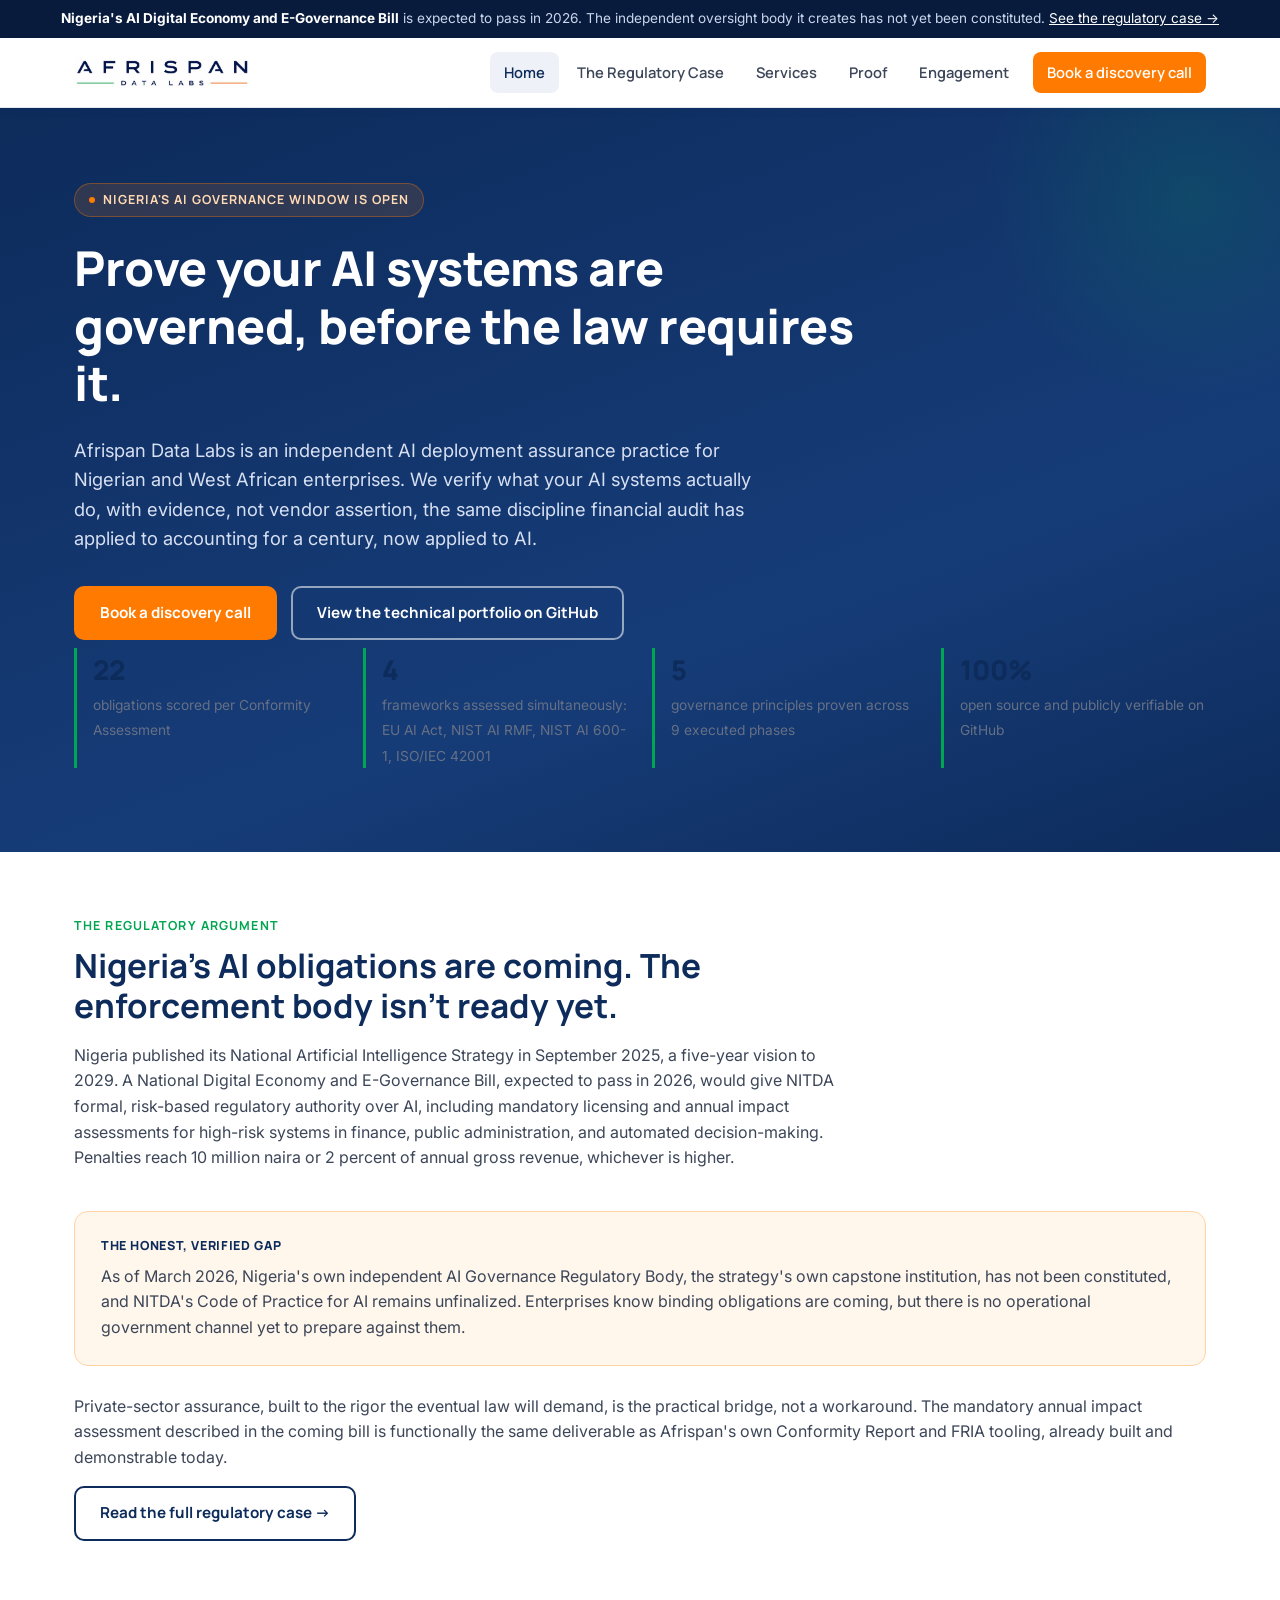
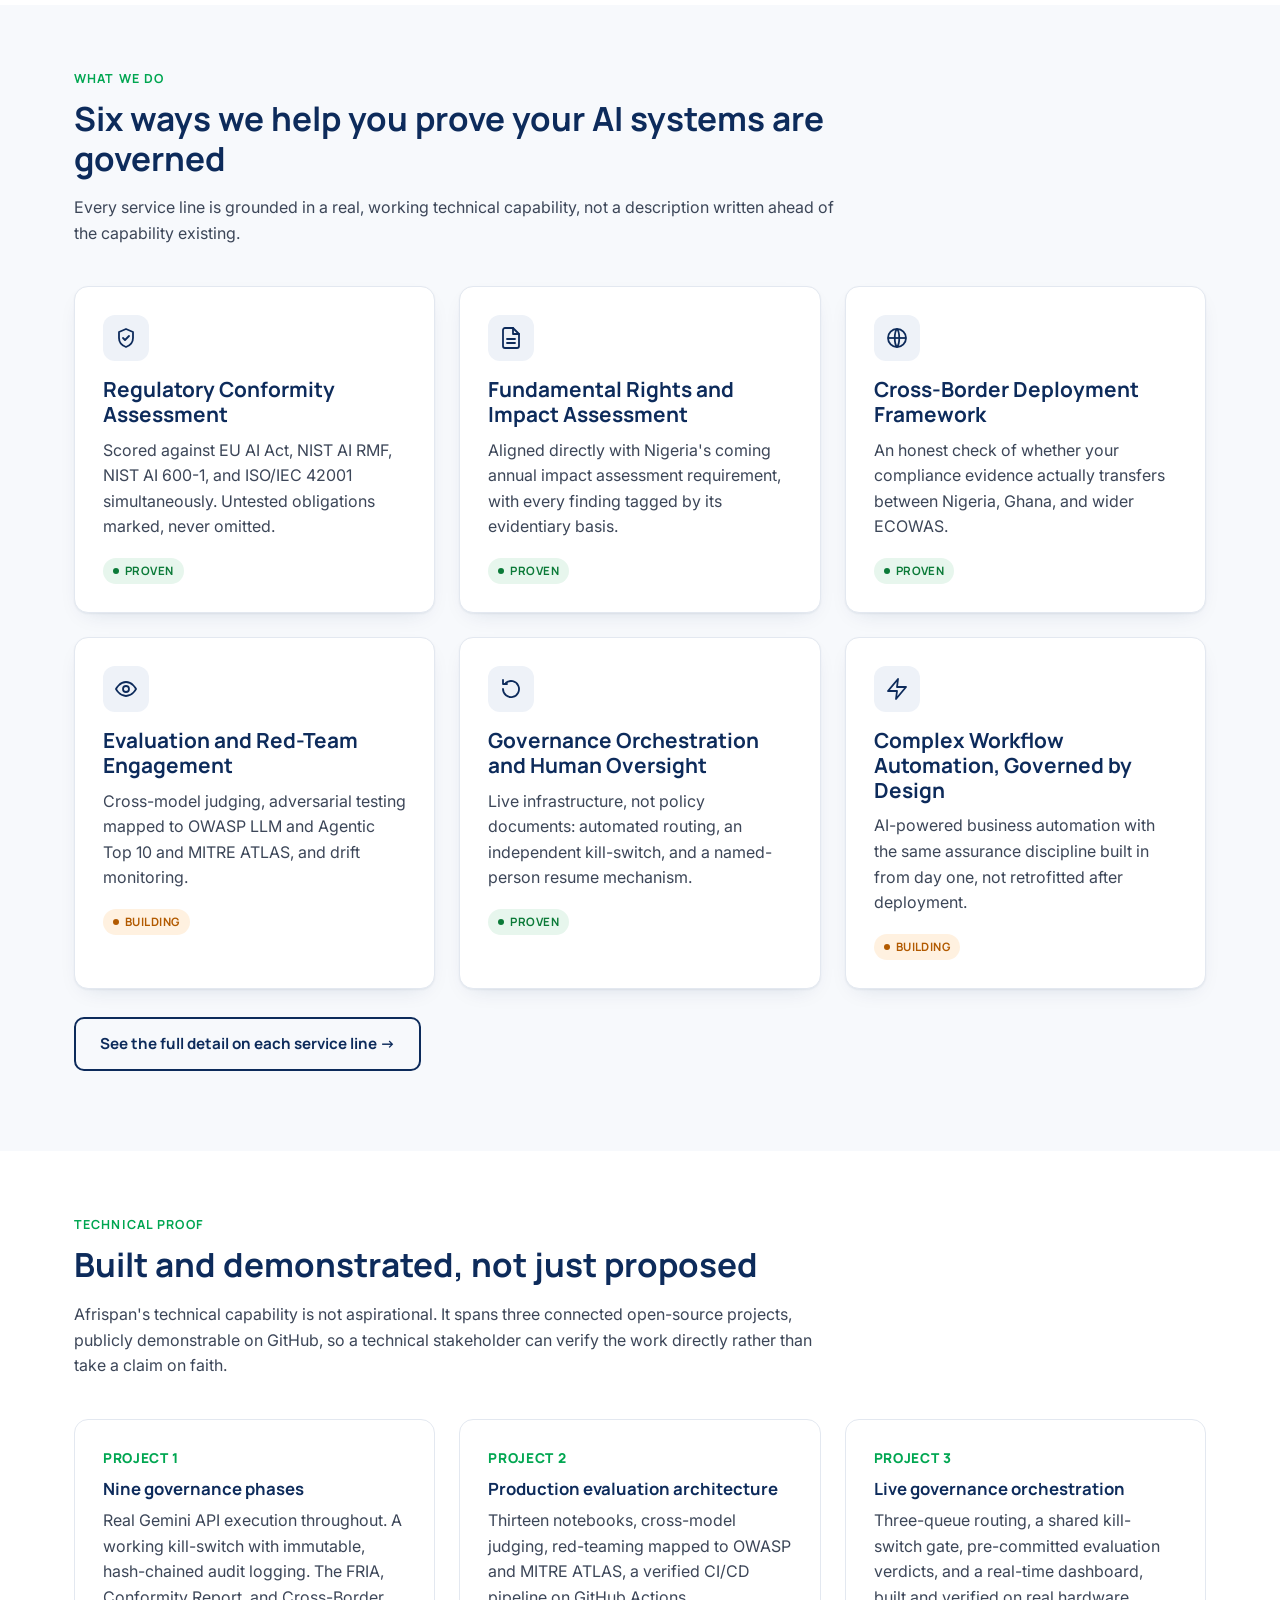
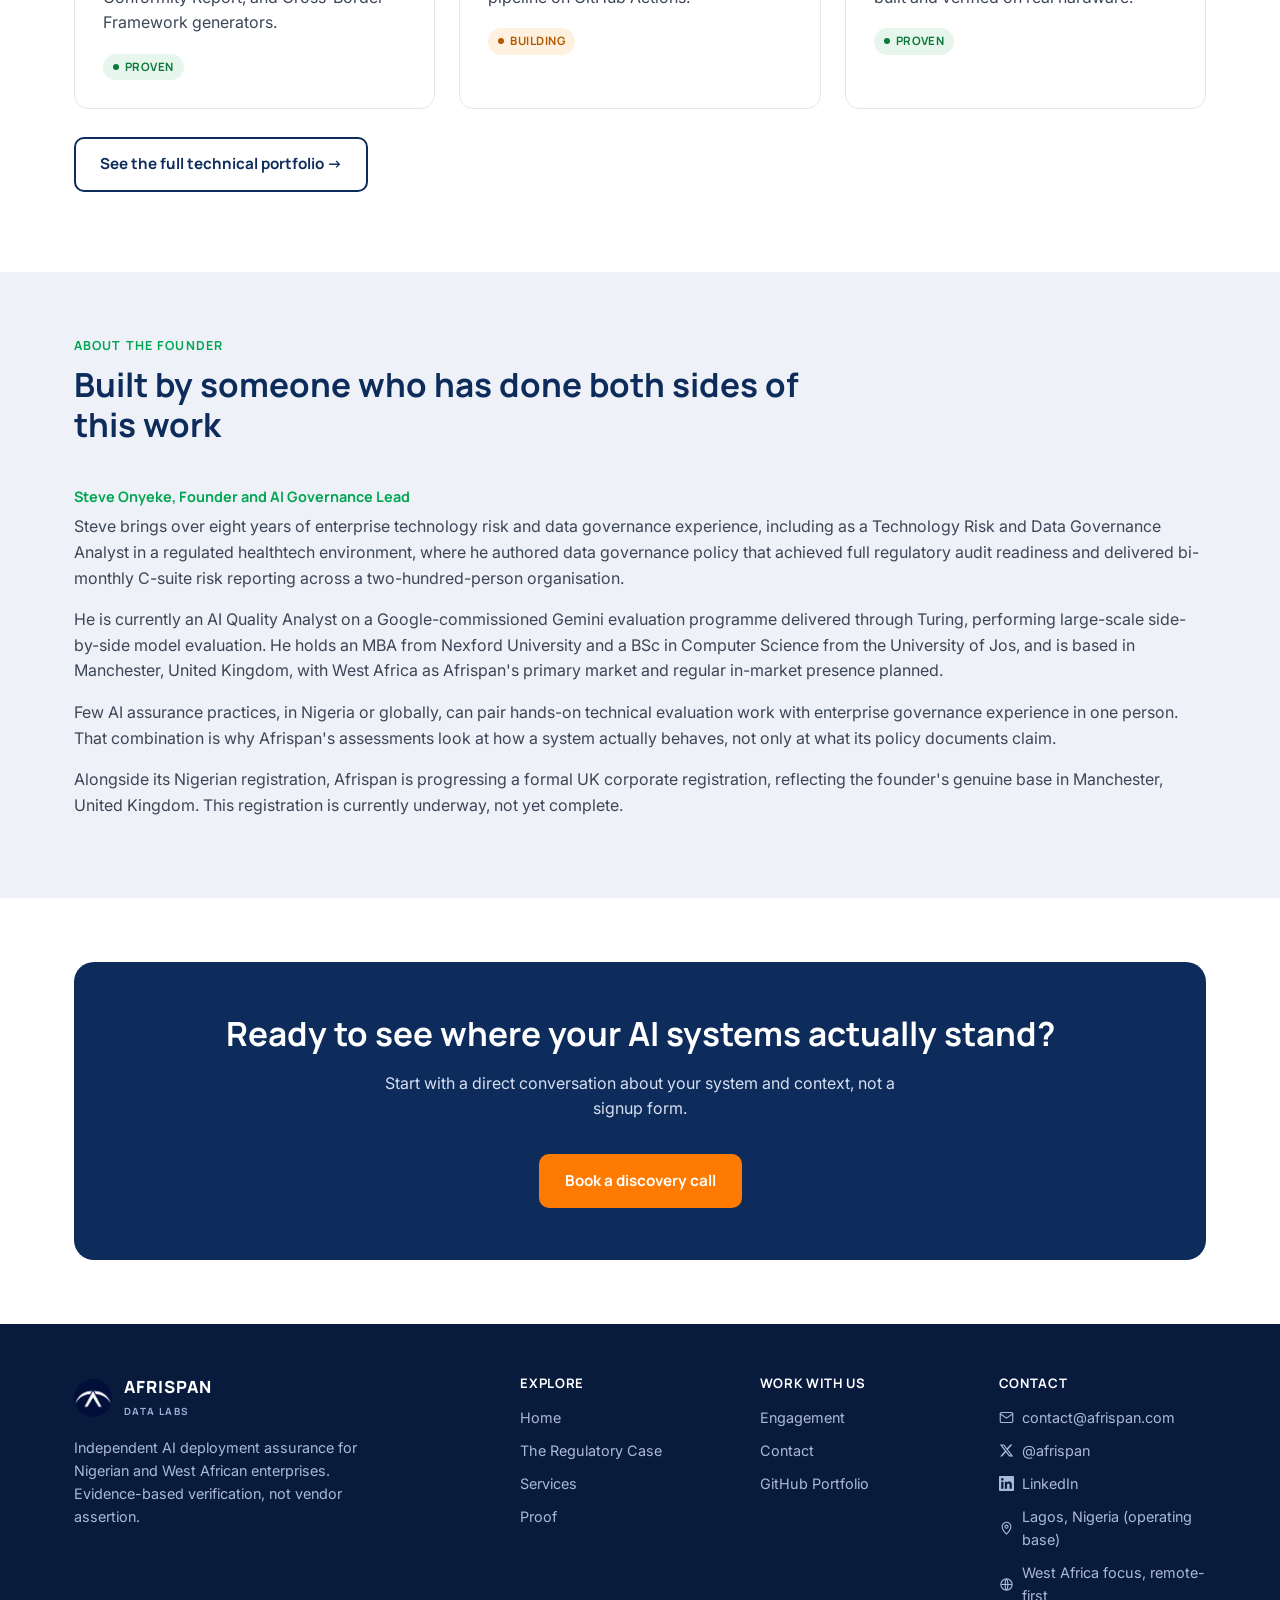
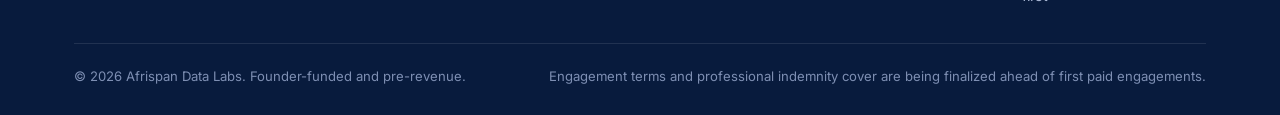
==== index.html @ a828b223 "Add icons to footer location lines for uniformity Pin icon for the Lagos operating base, globe icon " ====
<!doctype html>
<html lang="en">
<head>
<meta charset="utf-8">
<meta name="viewport" content="width=device-width, initial-scale=1">
<title>Afrispan Data Labs | Independent AI Deployment Assurance for Nigeria and West Africa</title>
<meta name="description" content="Afrispan Data Labs independently verifies that AI systems deployed by Nigerian and West African enterprises are safe, compliant, and governed, with evidence, not vendor assertion.">
<link rel="icon" type="image/png" sizes="32x32" href="assets/images/favicon-32.png">
<link rel="icon" type="image/png" sizes="16x16" href="assets/images/favicon-16.png">
<link rel="apple-touch-icon" sizes="180x180" href="assets/images/favicon-180.png">
<meta property="og:title" content="Afrispan Data Labs | Independent AI Deployment Assurance for Nigeria and West Africa">
<meta property="og:description" content="Afrispan Data Labs independently verifies that AI systems deployed by Nigerian and West African enterprises are safe, compliant, and governed, with evidence, not vendor assertion.">
<meta property="og:type" content="website">
<meta property="og:image" content="assets/images/favicon-512.png">
<link rel="preconnect" href="https://fonts.googleapis.com">
<link rel="preconnect" href="https://fonts.gstatic.com" crossorigin>
<link href="https://fonts.googleapis.com/css2?family=Manrope:wght@500;600;700;800&family=Inter:wght@400;500;600;700&family=Source+Serif+4:opsz,wght@8..60,400;8..60,600&display=swap" rel="stylesheet">
<link rel="stylesheet" href="css/style.css">
</head>
<body>
<a class="skip-link" href="#main">Skip to content</a>
<div class="status-banner">
  <span><strong>Nigeria's AI Digital Economy and E-Governance Bill</strong> is expected to pass in 2026. The independent oversight body it creates has not yet been constituted. <a href="regulatory-case.html" style="color:#fff;text-decoration:underline;">See the regulatory case &rarr;</a></span>
</div>
<header class="site-header">
  <div class="nav-inner">
    <a class="brand" href="index.html" aria-label="Afrispan Data Labs home">
      <img class="wordmark" src="assets/images/afrispan-wordmark-trimmed.png" alt="Afrispan Data Labs">
    </a>
    <button class="nav-toggle" aria-label="Toggle navigation" aria-expanded="false">
      <svg viewBox="0 0 24 24" fill="none" stroke="currentColor" stroke-width="2" stroke-linecap="round"><line x1="3" y1="6" x2="21" y2="6"/><line x1="3" y1="12" x2="21" y2="12"/><line x1="3" y1="18" x2="21" y2="18"/></svg>
    </button>
    <nav class="primary-nav" aria-label="Primary">
      <a href="index.html" class="active">Home</a>
      <a href="regulatory-case.html">The Regulatory Case</a>
      <a href="services.html">Services</a>
      <a href="proof.html">Proof</a>
      <a href="engagement.html">Engagement</a>
      <a class="nav-cta" href="contact.html">Book a discovery call</a>
    </nav>
  </div>
</header>
<main id="main">

<section class="hero">
  <div class="container">
    <span class="eyebrow">Nigeria's AI Governance Window Is Open</span>
    <h1>Prove your AI systems are governed, before the law requires it.</h1>
    <p class="lede">Afrispan Data Labs is an independent AI deployment assurance practice for Nigerian and West African enterprises. We verify what your AI systems actually do, with evidence, not vendor assertion, the same discipline financial audit has applied to accounting for a century, now applied to AI.</p>
    <div class="hero-ctas">
      <a class="btn btn-primary" href="contact.html">Book a discovery call</a>
      <a class="btn btn-secondary" href="https://github.com/Afrispan-Data-Labs/ai-governance-suite" target="_blank" rel="noopener">View the technical portfolio on GitHub</a>
    </div>
    <div class="stat-strip">
      <div class="stat"><span class="num">22</span><span class="label">obligations scored per Conformity Assessment</span></div>
      <div class="stat"><span class="num">4</span><span class="label">frameworks assessed simultaneously: EU AI Act, NIST AI RMF, NIST AI 600-1, ISO/IEC 42001</span></div>
      <div class="stat"><span class="num">5</span><span class="label">governance principles proven across 9 executed phases</span></div>
      <div class="stat"><span class="num">100%</span><span class="label">open source and publicly verifiable on GitHub</span></div>
    </div>
  </div>
</section>

<section>
  <div class="container">
    <div class="section-head">
      <span class="kicker">The Regulatory Argument</span>
      <h2>Nigeria's AI obligations are coming. The enforcement body isn't ready yet.</h2>
      <p>Nigeria published its National Artificial Intelligence Strategy in September 2025, a five-year vision to 2029. A National Digital Economy and E-Governance Bill, expected to pass in 2026, would give NITDA formal, risk-based regulatory authority over AI, including mandatory licensing and annual impact assessments for high-risk systems in finance, public administration, and automated decision-making. Penalties reach 10 million naira or 2 percent of annual gross revenue, whichever is higher.</p>
    </div>
    <div class="callout callout-orange">
      <span class="callout-label">The honest, verified gap</span>
      <p>As of March 2026, Nigeria's own independent AI Governance Regulatory Body, the strategy's own capstone institution, has not been constituted, and NITDA's Code of Practice for AI remains unfinalized. Enterprises know binding obligations are coming, but there is no operational government channel yet to prepare against them.</p>
    </div>
    <p>Private-sector assurance, built to the rigor the eventual law will demand, is the practical bridge, not a workaround. The mandatory annual impact assessment described in the coming bill is functionally the same deliverable as Afrispan's own Conformity Report and FRIA tooling, already built and demonstrable today.</p>
    <a class="btn btn-outline-navy" href="regulatory-case.html">Read the full regulatory case &rarr;</a>
  </div>
</section>

<section class="section-alt">
  <div class="container">
    <div class="section-head">
      <span class="kicker">What We Do</span>
      <h2>Six ways we help you prove your AI systems are governed</h2>
      <p>Every service line is grounded in a real, working technical capability, not a description written ahead of the capability existing.</p>
    </div>
    <div class="grid grid-3">
      <div class="card">
        <div class="icon-badge"><svg viewBox="0 0 24 24" fill="none" stroke="currentColor" stroke-width="1.8" stroke-linecap="round" stroke-linejoin="round"><path d="M12 3l7 3v6c0 4.5-3 7.5-7 9-4-1.5-7-4.5-7-9V6l7-3z"/><path d="M9 12l2 2 4-4"/></svg></div>
        <h3>Regulatory Conformity Assessment</h3>
        <p>Scored against EU AI Act, NIST AI RMF, NIST AI 600-1, and ISO/IEC 42001 simultaneously. Untested obligations marked, never omitted.</p>
        <span class="status-tag status-proven">Proven</span>
      </div>
      <div class="card">
        <div class="icon-badge"><svg viewBox="0 0 24 24" fill="none" stroke="currentColor" stroke-width="1.8" stroke-linecap="round" stroke-linejoin="round"><path d="M14 2H6a2 2 0 0 0-2 2v16a2 2 0 0 0 2 2h12a2 2 0 0 0 2-2V8z"/><polyline points="14 2 14 8 20 8"/><line x1="8" y1="13" x2="16" y2="13"/><line x1="8" y1="17" x2="16" y2="17"/></svg></div>
        <h3>Fundamental Rights and Impact Assessment</h3>
        <p>Aligned directly with Nigeria's coming annual impact assessment requirement, with every finding tagged by its evidentiary basis.</p>
        <span class="status-tag status-proven">Proven</span>
      </div>
      <div class="card">
        <div class="icon-badge"><svg viewBox="0 0 24 24" fill="none" stroke="currentColor" stroke-width="1.8"><circle cx="12" cy="12" r="9"/><path d="M3 12h18"/><path d="M12 3c3 3.2 3 14.8 0 18"/><path d="M12 3c-3 3.2-3 14.8 0 18"/></svg></div>
        <h3>Cross-Border Deployment Framework</h3>
        <p>An honest check of whether your compliance evidence actually transfers between Nigeria, Ghana, and wider ECOWAS.</p>
        <span class="status-tag status-proven">Proven</span>
      </div>
      <div class="card">
        <div class="icon-badge"><svg viewBox="0 0 24 24" fill="none" stroke="currentColor" stroke-width="1.8" stroke-linecap="round" stroke-linejoin="round"><path d="M2 12s3.5-7 10-7 10 7 10 7-3.5 7-10 7-10-7-10-7z"/><circle cx="12" cy="12" r="3"/></svg></div>
        <h3>Evaluation and Red-Team Engagement</h3>
        <p>Cross-model judging, adversarial testing mapped to OWASP LLM and Agentic Top 10 and MITRE ATLAS, and drift monitoring.</p>
        <span class="status-tag status-building">Building</span>
      </div>
      <div class="card">
        <div class="icon-badge"><svg viewBox="0 0 24 24" fill="none" stroke="currentColor" stroke-width="1.8" stroke-linecap="round" stroke-linejoin="round"><path d="M4 12a8 8 0 1 0 3-6.2"/><polyline points="4 3 4 7 8 7"/></svg></div>
        <h3>Governance Orchestration and Human Oversight</h3>
        <p>Live infrastructure, not policy documents: automated routing, an independent kill-switch, and a named-person resume mechanism.</p>
        <span class="status-tag status-proven">Proven</span>
      </div>
      <div class="card">
        <div class="icon-badge"><svg viewBox="0 0 24 24" fill="none" stroke="currentColor" stroke-width="1.8" stroke-linecap="round" stroke-linejoin="round"><polygon points="13 2 3 14 12 14 11 22 21 10 12 10 13 2"/></svg></div>
        <h3>Complex Workflow Automation, Governed by Design</h3>
        <p>AI-powered business automation with the same assurance discipline built in from day one, not retrofitted after deployment.</p>
        <span class="status-tag status-building">Building</span>
      </div>
    </div>
    <p style="margin-top:28px;"><a class="btn btn-outline-navy" href="services.html">See the full detail on each service line &rarr;</a></p>
  </div>
</section>

<section>
  <div class="container">
    <div class="section-head">
      <span class="kicker">Technical Proof</span>
      <h2>Built and demonstrated, not just proposed</h2>
      <p>Afrispan's technical capability is not aspirational. It spans three connected open-source projects, publicly demonstrable on GitHub, so a technical stakeholder can verify the work directly rather than take a claim on faith.</p>
    </div>
    <div class="grid grid-3">
      <div class="card-flat">
        <span class="service-number">Project 1</span>
        <h4>Nine governance phases</h4>
        <p>Real Gemini API execution throughout. A working kill-switch with immutable, hash-chained audit logging. The FRIA, Conformity Report, and Cross-Border Framework generators.</p>
        <span class="status-tag status-proven">Proven</span>
      </div>
      <div class="card-flat">
        <span class="service-number">Project 2</span>
        <h4>Production evaluation architecture</h4>
        <p>Thirteen notebooks, cross-model judging, red-teaming mapped to OWASP and MITRE ATLAS, a verified CI/CD pipeline on GitHub Actions.</p>
        <span class="status-tag status-building">Building</span>
      </div>
      <div class="card-flat">
        <span class="service-number">Project 3</span>
        <h4>Live governance orchestration</h4>
        <p>Three-queue routing, a shared kill-switch gate, pre-committed evaluation verdicts, and a real-time dashboard, built and verified on real hardware.</p>
        <span class="status-tag status-proven">Proven</span>
      </div>
    </div>
    <p style="margin-top:28px;"><a class="btn btn-outline-navy" href="proof.html">See the full technical portfolio &rarr;</a></p>
  </div>
</section>

<section class="section-paper">
  <div class="container">
    <div class="section-head">
      <span class="kicker">About the Founder</span>
      <h2>Built by someone who has done both sides of this work</h2>
    </div>
    <div class="founder-card">
      <div class="founder-content">
        <span class="founder-role">Steve Onyeke, Founder and AI Governance Lead</span>
        <p>Steve brings over eight years of enterprise technology risk and data governance experience, including as a Technology Risk and Data Governance Analyst in a regulated healthtech environment, where he authored data governance policy that achieved full regulatory audit readiness and delivered bi-monthly C-suite risk reporting across a two-hundred-person organisation.</p>
        <p>He is currently an AI Quality Analyst on a Google-commissioned Gemini evaluation programme delivered through Turing, performing large-scale side-by-side model evaluation. He holds an MBA from Nexford University and a BSc in Computer Science from the University of Jos, and is based in Manchester, United Kingdom, with West Africa as Afrispan's primary market and regular in-market presence planned.</p>
        <p>Few AI assurance practices, in Nigeria or globally, can pair hands-on technical evaluation work with enterprise governance experience in one person. That combination is why Afrispan's assessments look at how a system actually behaves, not only at what its policy documents claim.</p>
        <p>Alongside its Nigerian registration, Afrispan is progressing a formal UK corporate registration, reflecting the founder's genuine base in Manchester, United Kingdom. This registration is currently underway, not yet complete.</p>
      </div>
    </div>
  </div>
</section>

<section>
  <div class="container">
    <div class="cta-band">
      <h2>Ready to see where your AI systems actually stand?</h2>
      <p>Start with a direct conversation about your system and context, not a signup form.</p>
      <div class="hero-ctas">
        <a class="btn btn-primary" href="contact.html">Book a discovery call</a>
      </div>
    </div>
  </div>
</section>
</main>
<footer class="site-footer">
  <div class="container">
    <div class="footer-grid">
      <div>
        <div class="footer-brand">
          <img src="assets/images/afrispan-badge-circle.png" alt="" style="width:38px;height:38px;border-radius:50%;">
          <span>AFRISPAN<br><small>DATA LABS</small></span>
        </div>
        <p style="color:#AAB9D6; max-width: 320px;">Independent AI deployment assurance for Nigerian and West African enterprises. Evidence-based verification, not vendor assertion.</p>
      </div>
      <div>
        <h4>Explore</h4>
        <ul>
          <li><a href="index.html">Home</a></li>
          <li><a href="regulatory-case.html">The Regulatory Case</a></li>
          <li><a href="services.html">Services</a></li>
          <li><a href="proof.html">Proof</a></li>
        </ul>
      </div>
      <div>
        <h4>Work With Us</h4>
        <ul>
          <li><a href="engagement.html">Engagement</a></li>
          <li><a href="contact.html">Contact</a></li>
          <li><a href="https://github.com/Afrispan-Data-Labs/ai-governance-suite" target="_blank" rel="noopener">GitHub Portfolio</a></li>
        </ul>
      </div>
      <div>
        <h4>Contact</h4>
        <ul>
          <li><a href="mailto:contact@afrispan.com"><svg class="footer-icon" viewBox="0 0 24 24" fill="none" stroke="currentColor" stroke-width="1.8" stroke-linecap="round" stroke-linejoin="round"><rect x="2" y="4" width="20" height="16" rx="2"/><path d="m22 6-10 7L2 6"/></svg>contact@afrispan.com</a></li>
          <li><a href="https://x.com/afrispan" target="_blank" rel="noopener"><svg class="footer-icon" viewBox="0 0 24 24" fill="currentColor"><path d="M18.244 2.25h3.308l-7.227 8.26 8.502 11.24H16.17l-5.214-6.817L4.99 21.75H1.68l7.73-8.835L1.254 2.25H8.08l4.713 6.231zm-1.161 17.52h1.833L7.084 4.126H5.117z"/></svg>@afrispan</a></li>
          <li><a href="https://linkedin.com/company/afrispan-data-labs" target="_blank" rel="noopener"><svg class="footer-icon" viewBox="0 0 24 24" fill="currentColor"><path d="M20.447 20.452h-3.554v-5.569c0-1.328-.027-3.037-1.852-3.037-1.853 0-2.136 1.445-2.136 2.939v5.667H9.351V9h3.414v1.561h.046c.477-.9 1.637-1.85 3.37-1.85 3.601 0 4.267 2.37 4.267 5.455v6.286zM5.337 7.433c-1.144 0-2.063-.926-2.063-2.065 0-1.138.92-2.063 2.063-2.063 1.14 0 2.064.925 2.064 2.063 0 1.139-.925 2.065-2.064 2.065zm1.782 13.019H3.555V9h3.564v11.452zM22.225 0H1.771C.792 0 0 .774 0 1.729v20.542C0 23.227.792 24 1.771 24h20.451C23.2 24 24 23.227 24 22.271V1.729C24 .774 23.2 0 22.222 0h.003z"/></svg>LinkedIn</a></li>
          <li><svg class="footer-icon" viewBox="0 0 24 24" fill="none" stroke="currentColor" stroke-width="1.8" stroke-linecap="round" stroke-linejoin="round"><path d="M12 21s7-7.5 7-12a7 7 0 1 0-14 0c0 4.5 7 12 7 12z"/><circle cx="12" cy="9" r="2.5"/></svg>Lagos, Nigeria (operating base)</li>
          <li><svg class="footer-icon" viewBox="0 0 24 24" fill="none" stroke="currentColor" stroke-width="1.8"><circle cx="12" cy="12" r="9"/><path d="M3 12h18"/><path d="M12 3c3 3.2 3 14.8 0 18"/><path d="M12 3c-3 3.2-3 14.8 0 18"/></svg>West Africa focus, remote-first</li>
        </ul>
      </div>
    </div>
    <div class="footer-bottom">
      <span>&copy; 2026 Afrispan Data Labs. Founder-funded and pre-revenue.</span>
      <span>Engagement terms and professional indemnity cover are being finalized ahead of first paid engagements.</span>
    </div>
  </div>
</footer>
<script src="js/main.js"></script>
</body>
</html>
---- css/style.css ----
/* ==========================================================================
   Afrispan Data Labs, shared design system
   Colors: Deep Navy #0D2B5B (primary), Emerald Green #00A651 (accent),
   Sunrise Orange #FF7A00 (accent). Headlines: Manrope. Body: Inter.
   Long-form: Source Serif 4.
   ========================================================================== */

:root {
  --navy: #0D2B5B;
  --navy-dark: #081b3d;
  --navy-mid: #163c78;
  --green: #00A651;
  --orange: #FF7A00;
  --white: #FFFFFF;
  --off-white: #F7F9FC;
  --paper: #EEF2F8;
  --ink: #101828;
  --ink-soft: #3C4658;
  --ink-muted: #667085;
  --line: #E3E8F0;
  --status-proven-bg: #E7F6ED;
  --status-proven-fg: #0B7A38;
  --status-building-bg: #FFF1E0;
  --status-building-fg: #B25A00;
  --status-planned-bg: #EEF1F7;
  --status-planned-fg: #47506B;
  --max-width: 1180px;
  --radius: 14px;
  --radius-sm: 8px;
  --shadow-card: 0 1px 2px rgba(13,43,91,0.06), 0 8px 24px -12px rgba(13,43,91,0.18);
}

*, *::before, *::after { box-sizing: border-box; }

html { scroll-behavior: smooth; }

body {
  margin: 0;
  font-family: 'Inter', -apple-system, BlinkMacSystemFont, 'Segoe UI', sans-serif;
  color: var(--ink);
  background: var(--white);
  line-height: 1.6;
  font-size: 16px;
  -webkit-font-smoothing: antialiased;
}

h1, h2, h3, h4 {
  font-family: 'Manrope', 'Inter', sans-serif;
  color: var(--navy);
  line-height: 1.2;
  margin: 0 0 0.5em 0;
  font-weight: 700;
}

h1 { font-size: clamp(2rem, 4vw, 3rem); font-weight: 800; letter-spacing: -0.01em; }
h2 { font-size: clamp(1.5rem, 2.6vw, 2.1rem); }
h3 { font-size: 1.3rem; }
h4 { font-size: 1.05rem; }

p { margin: 0 0 1em 0; color: var(--ink-soft); }

a { color: var(--navy); text-decoration: none; }
a:hover { text-decoration: underline; }

.serif {
  font-family: 'Source Serif 4', Georgia, serif;
}

img { max-width: 100%; display: block; }

.container {
  max-width: var(--max-width);
  margin: 0 auto;
  padding: 0 24px;
}

.visually-hidden {
  position: absolute;
  width: 1px; height: 1px;
  overflow: hidden;
  clip: rect(0,0,0,0);
  white-space: nowrap;
}

/* ---------- Skip link ---------- */
.skip-link {
  position: absolute;
  left: -999px;
  top: 0;
  background: var(--navy);
  color: var(--white);
  padding: 10px 16px;
  z-index: 1000;
  border-radius: 0 0 8px 0;
}
.skip-link:focus {
  left: 0;
}

/* ---------- Top banner (status strip) ---------- */
.status-banner {
  background: var(--navy-dark);
  color: #C9D6EC;
  font-size: 0.85rem;
  text-align: center;
  padding: 8px 16px;
}
.status-banner strong { color: var(--white); }

/* ---------- Header / Nav ---------- */
header.site-header {
  background: var(--white);
  position: sticky;
  top: 0;
  z-index: 100;
  box-shadow: 0 1px 0 var(--line), 0 4px 16px -8px rgba(13,43,91,0.12);
}

.nav-inner {
  max-width: var(--max-width);
  margin: 0 auto;
  padding: 14px 24px;
  display: flex;
  align-items: center;
  justify-content: space-between;
  gap: 24px;
}

.brand {
  display: flex;
  align-items: center;
  gap: 10px;
  flex-shrink: 0;
}

.brand img.wordmark {
  height: 30px;
  width: auto;
  display: block;
}

nav.primary-nav {
  display: flex;
  align-items: center;
  gap: 4px;
}

nav.primary-nav a {
  color: var(--ink-soft);
  font-family: 'Manrope', sans-serif;
  font-weight: 600;
  font-size: 0.92rem;
  padding: 9px 14px;
  border-radius: 8px;
  transition: background 0.15s ease, color 0.15s ease;
  white-space: nowrap;
}

nav.primary-nav a:hover {
  background: var(--paper);
  color: var(--navy);
  text-decoration: none;
}

nav.primary-nav a.active {
  background: var(--paper);
  color: var(--navy);
}

.nav-cta {
  background: var(--orange) !important;
  color: var(--white) !important;
  margin-left: 6px;
}
.nav-cta:hover {
  background: #e66d00 !important;
  color: var(--white) !important;
}

.nav-toggle {
  display: none;
  background: transparent;
  border: 1px solid var(--line);
  border-radius: 8px;
  color: var(--navy);
  width: 42px;
  height: 38px;
  align-items: center;
  justify-content: center;
  cursor: pointer;
}
.nav-toggle svg { width: 20px; height: 20px; }

@media (max-width: 860px) {
  nav.primary-nav {
    position: absolute;
    top: 100%;
    left: 0;
    right: 0;
    background: var(--white);
    flex-direction: column;
    align-items: stretch;
    padding: 8px 16px 16px;
    gap: 2px;
    display: none;
    border-top: 1px solid var(--line);
    box-shadow: 0 12px 24px -12px rgba(13,43,91,0.2);
  }
  nav.primary-nav.open { display: flex; }
  nav.primary-nav a { padding: 12px 10px; }
  .nav-cta { margin-left: 0; text-align: center; margin-top: 6px; }
  .nav-toggle { display: flex; }
}

/* ---------- Hero ---------- */
.hero {
  background: linear-gradient(160deg, var(--navy) 0%, var(--navy-mid) 65%, var(--navy) 100%);
  color: var(--white);
  padding: 76px 0 84px;
  position: relative;
  overflow: hidden;
}

.hero::after {
  content: "";
  position: absolute;
  right: -120px;
  top: -120px;
  width: 420px;
  height: 420px;
  border-radius: 50%;
  background: radial-gradient(circle, rgba(0,166,81,0.16) 0%, rgba(0,166,81,0) 70%);
}

.hero .container { position: relative; z-index: 1; }

.eyebrow {
  display: inline-flex;
  align-items: center;
  gap: 8px;
  font-family: 'Manrope', sans-serif;
  font-weight: 700;
  font-size: 0.78rem;
  letter-spacing: 0.08em;
  text-transform: uppercase;
  color: #FFD9B3;
  background: rgba(255,122,0,0.14);
  border: 1px solid rgba(255,122,0,0.35);
  padding: 6px 14px;
  border-radius: 999px;
  margin-bottom: 22px;
}
.eyebrow::before {
  content: "";
  width: 6px; height: 6px;
  border-radius: 50%;
  background: var(--orange);
  flex-shrink: 0;
}

.hero h1 { color: var(--white); max-width: 820px; }
.hero .lede {
  color: #D7E0F2;
  font-size: 1.15rem;
  max-width: 680px;
  margin-top: 18px;
}

.hero-ctas {
  display: flex;
  flex-wrap: wrap;
  gap: 14px;
  margin-top: 32px;
}

.hero-page {
  padding: 56px 0 60px;
}
.hero-page .lede { color: #D7E0F2; max-width: 720px; margin-top: 14px; }

/* ---------- Buttons ---------- */
.btn {
  display: inline-flex;
  align-items: center;
  gap: 8px;
  font-family: 'Manrope', sans-serif;
  font-weight: 700;
  font-size: 0.95rem;
  padding: 13px 24px;
  border-radius: 10px;
  border: 2px solid transparent;
  cursor: pointer;
  transition: transform 0.12s ease, background 0.15s ease, border-color 0.15s ease;
}
.btn:hover { text-decoration: none; }

.btn-primary {
  background: var(--orange);
  color: var(--white);
}
.btn-primary:hover { background: #e66d00; color: var(--white); }

.btn-secondary {
  background: transparent;
  color: var(--white);
  border-color: rgba(255,255,255,0.55);
}
.btn-secondary:hover { background: rgba(255,255,255,0.1); color: var(--white); border-color: var(--white); }

.btn-light {
  background: var(--white);
  color: var(--navy);
}
.btn-light:hover { background: var(--off-white); color: var(--navy); }

.btn-outline-navy {
  background: transparent;
  color: var(--navy);
  border-color: var(--navy);
}
.btn-outline-navy:hover { background: var(--navy); color: var(--white); }

/* ---------- Sections ---------- */
section { padding: 64px 0; }
section.tight { padding: 44px 0; }
.section-alt { background: var(--off-white); }
.section-paper { background: var(--paper); }
.section-navy { background: var(--navy); color: var(--white); }
.section-navy h1, .section-navy h2, .section-navy h3, .section-navy h4 { color: var(--white); }
.section-navy p { color: #D7E0F2; }

.section-head {
  max-width: 760px;
  margin: 0 0 40px 0;
}
.section-head.center { margin-left: auto; margin-right: auto; text-align: center; }
.kicker {
  font-family: 'Manrope', sans-serif;
  font-weight: 700;
  font-size: 0.78rem;
  letter-spacing: 0.09em;
  text-transform: uppercase;
  color: var(--green);
  margin-bottom: 10px;
  display: block;
}

/* ---------- Cards / grids ---------- */
.grid {
  display: grid;
  gap: 24px;
}
.grid-2 { grid-template-columns: repeat(2, 1fr); }
.grid-3 { grid-template-columns: repeat(3, 1fr); }
@media (max-width: 860px) {
  .grid-2, .grid-3 { grid-template-columns: 1fr; }
}

.card {
  background: var(--white);
  border: 1px solid var(--line);
  border-radius: var(--radius);
  padding: 28px;
  box-shadow: var(--shadow-card);
}

.card-flat {
  background: var(--white);
  border: 1px solid var(--line);
  border-radius: var(--radius);
  padding: 28px;
}

.icon-badge {
  width: 46px; height: 46px;
  border-radius: 12px;
  background: var(--paper);
  display: flex;
  align-items: center;
  justify-content: center;
  margin-bottom: 16px;
  color: var(--navy);
}
.icon-badge svg { width: 24px; height: 24px; }

/* ---------- Status tags ---------- */
.status-tag {
  display: inline-flex;
  align-items: center;
  gap: 6px;
  font-family: 'Manrope', sans-serif;
  font-weight: 700;
  font-size: 0.72rem;
  letter-spacing: 0.04em;
  text-transform: uppercase;
  padding: 4px 10px;
  border-radius: 999px;
}
.status-tag::before { content: ""; width: 6px; height: 6px; border-radius: 50%; }

.status-proven { background: var(--status-proven-bg); color: var(--status-proven-fg); }
.status-proven::before { background: var(--status-proven-fg); }

.status-building { background: var(--status-building-bg); color: var(--status-building-fg); }
.status-building::before { background: var(--status-building-fg); }

.status-planned { background: var(--status-planned-bg); color: var(--status-planned-fg); }
.status-planned::before { background: var(--status-planned-fg); }

/* ---------- Stat strip ---------- */
.stat-strip {
  display: grid;
  grid-template-columns: repeat(4, 1fr);
  gap: 24px;
  margin-top: 8px;
}
@media (max-width: 860px) {
  .stat-strip { grid-template-columns: repeat(2, 1fr); }
}
.stat {
  border-left: 3px solid var(--green);
  padding-left: 16px;
}
.stat .num {
  font-family: 'Manrope', sans-serif;
  font-weight: 800;
  font-size: 1.7rem;
  color: var(--navy);
  display: block;
}
.stat .label {
  font-size: 0.86rem;
  color: var(--ink-muted);
}
.section-navy .stat .label { color: #B9C7E5; }
.section-navy .stat .num { color: var(--white); }

/* ---------- Callout boxes ---------- */
.callout {
  border: 1px solid var(--line);
  background: var(--off-white);
  border-radius: var(--radius);
  padding: 24px 26px;
  margin: 28px 0;
}
.callout.callout-green { border-color: #BFE7CE; background: var(--status-proven-bg); }
.callout.callout-orange { border-color: #FFD3A6; background: #FFF6EC; }
.callout-label {
  font-family: 'Manrope', sans-serif;
  font-weight: 800;
  font-size: 0.78rem;
  letter-spacing: 0.05em;
  text-transform: uppercase;
  color: var(--navy);
  display: block;
  margin-bottom: 8px;
}
.callout p:last-child { margin-bottom: 0; }

/* ---------- Timeline ---------- */
.timeline {
  border-left: 2px solid var(--line);
  margin-left: 8px;
  padding-left: 30px;
}
.timeline-item {
  position: relative;
  padding-bottom: 32px;
}
.timeline-item:last-child { padding-bottom: 0; }
.timeline-item::before {
  content: "";
  position: absolute;
  left: -37px;
  top: 4px;
  width: 14px; height: 14px;
  border-radius: 50%;
  background: var(--white);
  border: 3px solid var(--green);
}
.timeline-item.is-gap::before { border-color: var(--orange); }
.timeline-date {
  font-family: 'Manrope', sans-serif;
  font-weight: 700;
  font-size: 0.82rem;
  color: var(--green);
  text-transform: uppercase;
  letter-spacing: 0.04em;
}
.timeline-item.is-gap .timeline-date { color: var(--orange); }

/* ---------- Service line blocks ---------- */
.service-block {
  padding: 48px 0;
  border-bottom: 1px solid var(--line);
  scroll-margin-top: 90px;
}
.service-block:last-child { border-bottom: none; }
.service-number {
  font-family: 'Manrope', sans-serif;
  font-weight: 800;
  font-size: 0.85rem;
  color: var(--green);
  letter-spacing: 0.05em;
  text-transform: uppercase;
  margin-bottom: 10px;
  display: block;
}
.service-head {
  display: flex;
  align-items: flex-start;
  justify-content: space-between;
  gap: 16px;
  flex-wrap: wrap;
}

/* ---------- Table ---------- */
.table-wrap { overflow-x: auto; margin: 24px 0; border-radius: var(--radius); border: 1px solid var(--line); }
table.data-table {
  border-collapse: collapse;
  width: 100%;
  min-width: 560px;
  font-size: 0.92rem;
}
table.data-table th, table.data-table td {
  padding: 12px 16px;
  text-align: left;
  border-bottom: 1px solid var(--line);
}
table.data-table th {
  background: var(--navy);
  color: var(--white);
  font-family: 'Manrope', sans-serif;
  font-weight: 700;
  font-size: 0.82rem;
  text-transform: uppercase;
  letter-spacing: 0.03em;
}
table.data-table tr:last-child td { border-bottom: none; }
table.data-table tr:nth-child(even) td { background: var(--off-white); }

/* ---------- Anchor quick-nav (Services / on-page contents) ---------- */
.jump-nav {
  display: flex;
  flex-wrap: wrap;
  gap: 10px;
  margin-top: 24px;
}
.jump-nav a {
  font-family: 'Manrope', sans-serif;
  font-weight: 600;
  font-size: 0.85rem;
  background: var(--white);
  border: 1px solid var(--line);
  color: var(--navy);
  padding: 8px 14px;
  border-radius: 999px;
}
.jump-nav a:hover { background: var(--paper); text-decoration: none; }
.section-navy .jump-nav a { background: rgba(255,255,255,0.06); border-color: rgba(255,255,255,0.25); color: var(--white); }
.section-navy .jump-nav a:hover { background: rgba(255,255,255,0.14); }

/* ---------- Pricing / engagement tiers ---------- */
.tier-card {
  background: var(--white);
  border: 1px solid var(--line);
  border-radius: var(--radius);
  padding: 30px;
  display: flex;
  flex-direction: column;
  gap: 14px;
}
.tier-card.featured {
  border-color: var(--green);
  box-shadow: 0 0 0 1px var(--green), var(--shadow-card);
}
.tier-name { font-family: 'Manrope', sans-serif; font-weight: 800; color: var(--navy); font-size: 1.15rem; }
.tier-for { font-size: 0.88rem; color: var(--ink-muted); }
.tier-price {
  font-family: 'Manrope', sans-serif;
  font-weight: 700;
  font-size: 1rem;
  color: var(--navy);
  background: var(--paper);
  border-radius: var(--radius-sm);
  padding: 10px 14px;
}
.tier-list { list-style: none; margin: 0; padding: 0; display: flex; flex-direction: column; gap: 10px; }
.tier-list li { padding-left: 26px; position: relative; font-size: 0.94rem; color: var(--ink-soft); }
.tier-list li::before {
  content: "";
  position: absolute;
  left: 0; top: 6px;
  width: 14px; height: 14px;
  border-radius: 4px;
  background: var(--status-proven-bg);
  border: 1px solid var(--status-proven-fg);
}

/* ---------- Founder / people ---------- */
.founder-card {
  display: flex;
  gap: 28px;
  align-items: flex-start;
  flex-wrap: wrap;
}
.founder-badge {
  width: 116px; height: 116px;
  border-radius: 50%;
  overflow: hidden;
  flex-shrink: 0;
  border: 3px solid var(--paper);
  box-shadow: var(--shadow-card);
}
.founder-badge img { width: 100%; height: 100%; object-fit: cover; }
.founder-content { flex: 1; min-width: 260px; }
.founder-role { color: var(--green); font-family: 'Manrope', sans-serif; font-weight: 700; font-size: 0.9rem; margin-bottom: 6px; display: block; }

/* ---------- CTA band ---------- */
.cta-band {
  background: var(--navy);
  color: var(--white);
  border-radius: 20px;
  padding: 52px;
  text-align: center;
}
.cta-band h2 { color: var(--white); }
.cta-band p { color: #D7E0F2; max-width: 560px; margin-left: auto; margin-right: auto; }
.cta-band .hero-ctas { justify-content: center; }
@media (max-width: 640px) {
  .cta-band { padding: 36px 22px; border-radius: 16px; }
}

/* ---------- Footer ---------- */
footer.site-footer {
  background: var(--navy-dark);
  color: #AAB9D6;
  padding: 52px 0 28px;
  font-size: 0.9rem;
}
.footer-grid {
  display: grid;
  grid-template-columns: 2fr 1fr 1fr 1fr;
  gap: 32px;
  margin-bottom: 36px;
}
@media (max-width: 760px) {
  .footer-grid { grid-template-columns: 1fr 1fr; }
}
.footer-grid h4 {
  color: var(--white);
  font-size: 0.82rem;
  text-transform: uppercase;
  letter-spacing: 0.05em;
  margin-bottom: 14px;
}
.footer-grid ul { list-style: none; margin: 0; padding: 0; display: flex; flex-direction: column; gap: 10px; }
.footer-grid li { display: flex; align-items: center; gap: 8px; }
.footer-grid a { color: #AAB9D6; display: inline-flex; align-items: center; gap: 8px; }
.footer-grid a:hover { color: var(--white); }
.footer-icon { width: 15px; height: 15px; flex-shrink: 0; }
.footer-wordmark img { height: 30px; margin-bottom: 14px; }
.footer-brand {
  display: flex;
  align-items: center;
  gap: 12px;
  margin-bottom: 16px;
}
.footer-brand span {
  font-family: 'Manrope', sans-serif;
  font-weight: 800;
  font-size: 1.05rem;
  letter-spacing: 0.06em;
  color: var(--white);
  line-height: 1.3;
}
.footer-brand span small {
  font-family: 'Manrope', sans-serif;
  font-weight: 700;
  font-size: 0.62rem;
  letter-spacing: 0.14em;
  color: #9FB1D6;
}
.footer-bottom {
  border-top: 1px solid rgba(255,255,255,0.1);
  padding-top: 22px;
  display: flex;
  justify-content: space-between;
  flex-wrap: wrap;
  gap: 12px;
  font-size: 0.82rem;
  color: #7E8FB3;
}

/* ---------- Utility ---------- */
.mt-0 { margin-top: 0 !important; }
.text-center { text-align: center; }
.small-note { font-size: 0.85rem; color: var(--ink-muted); }
.divider { height: 1px; background: var(--line); margin: 40px 0; border: none; }
.badge-inline {
  display: inline-block;
  width: 28px; height: 28px;
  border-radius: 50%;
  overflow: hidden;
  vertical-align: middle;
  margin-right: 8px;
}
.badge-inline img { width: 100%; height: 100%; object-fit: cover; }
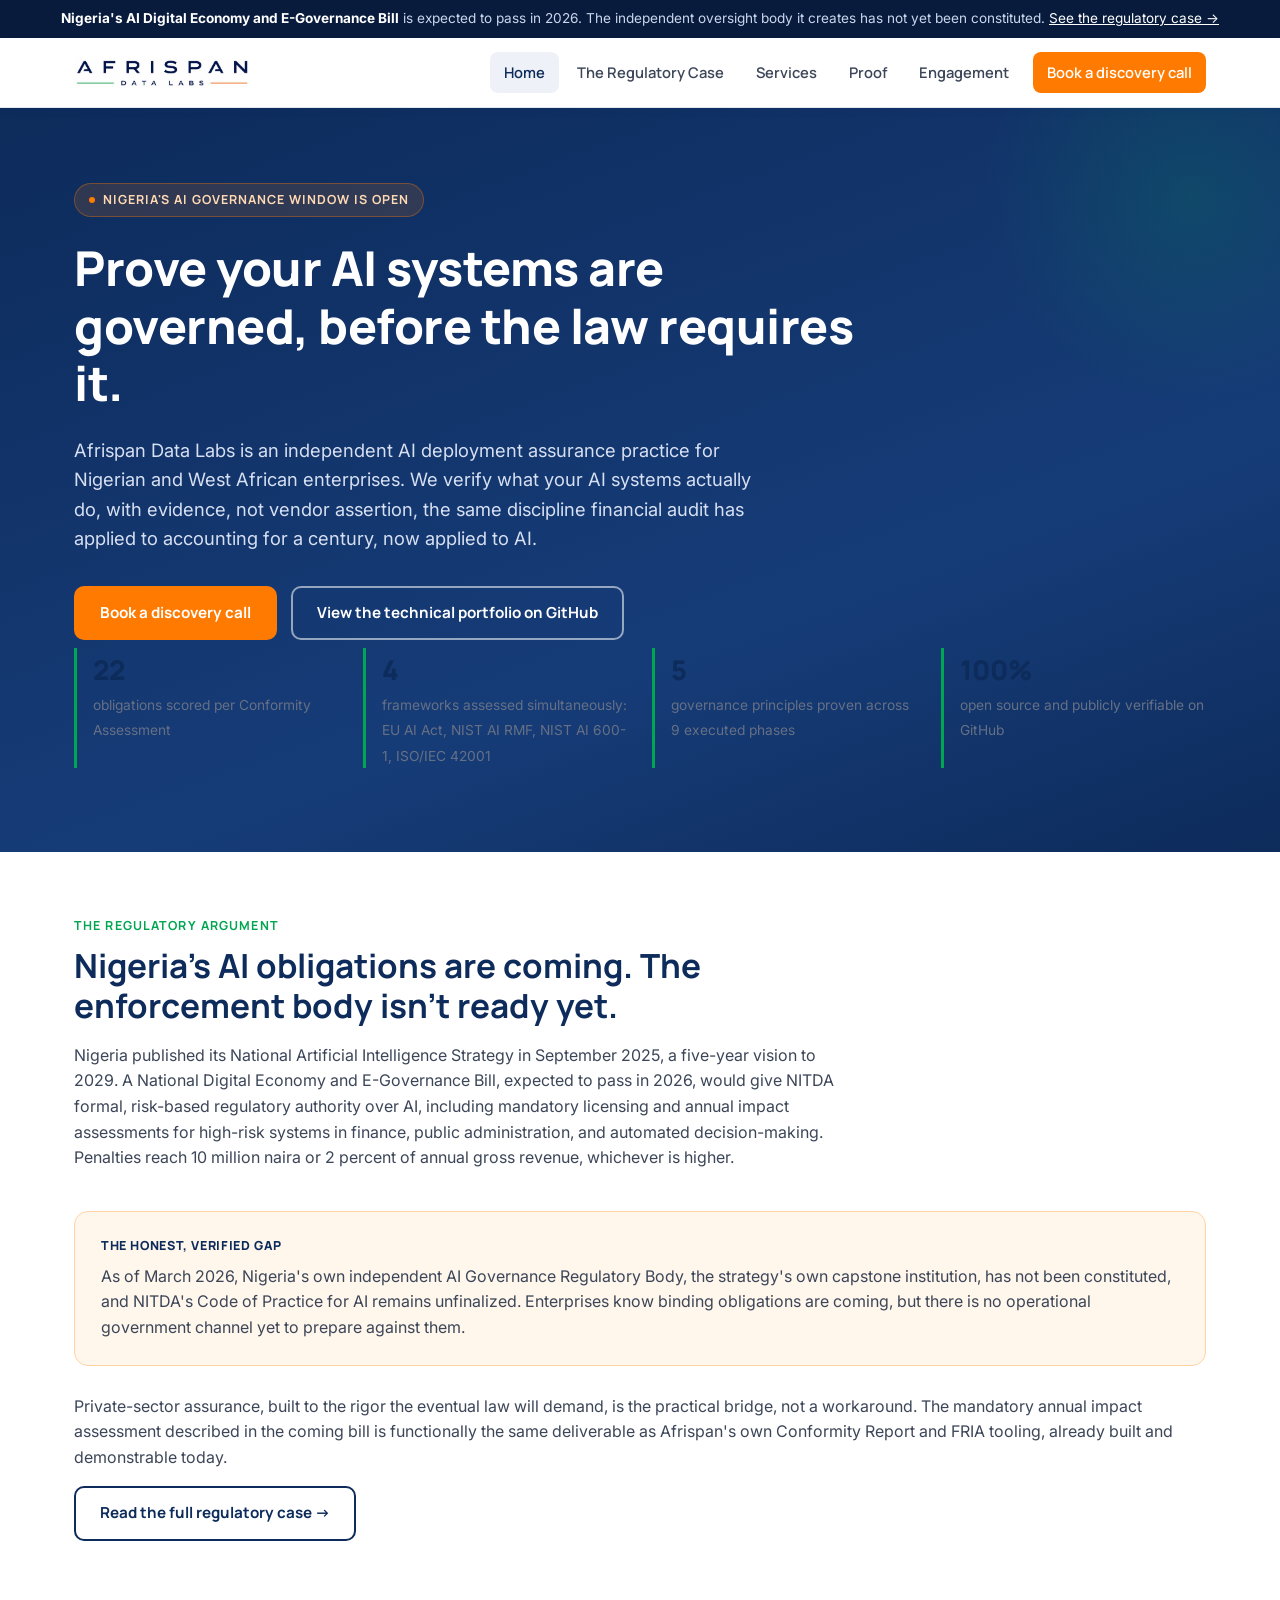
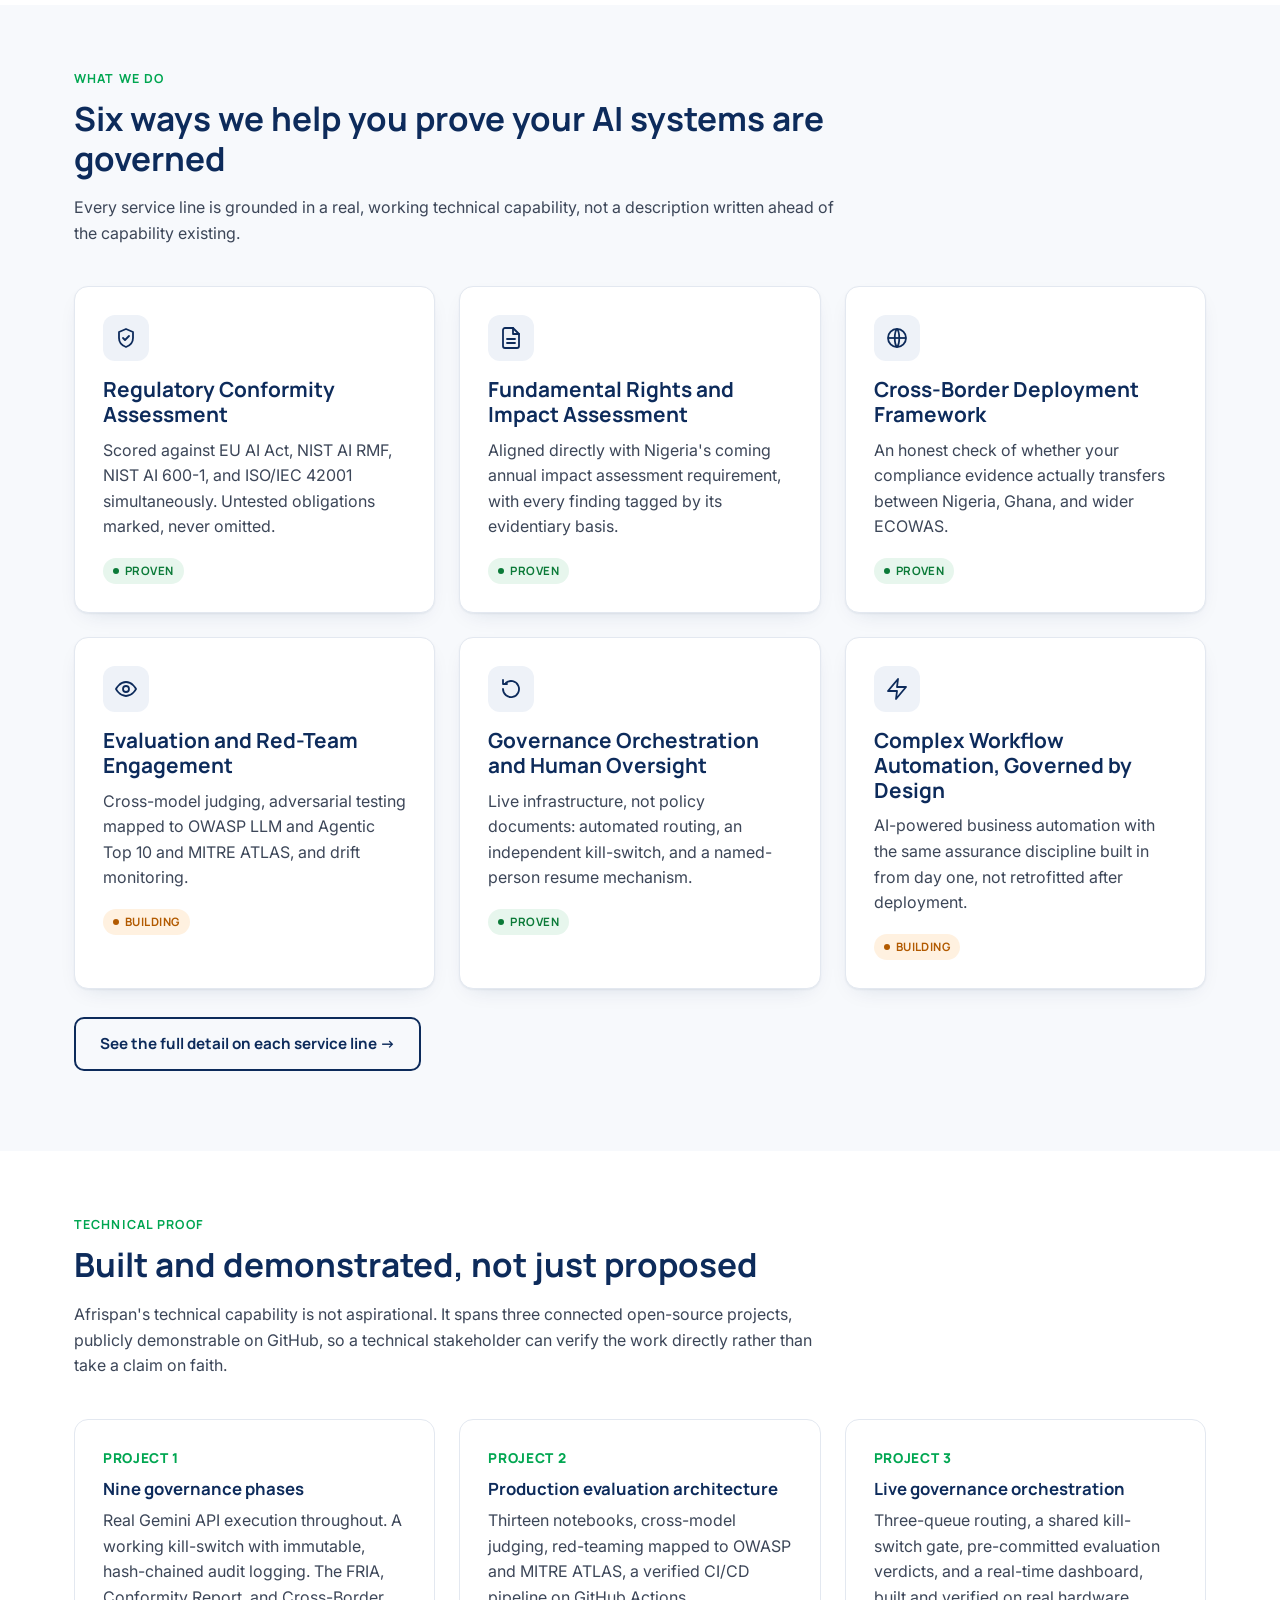
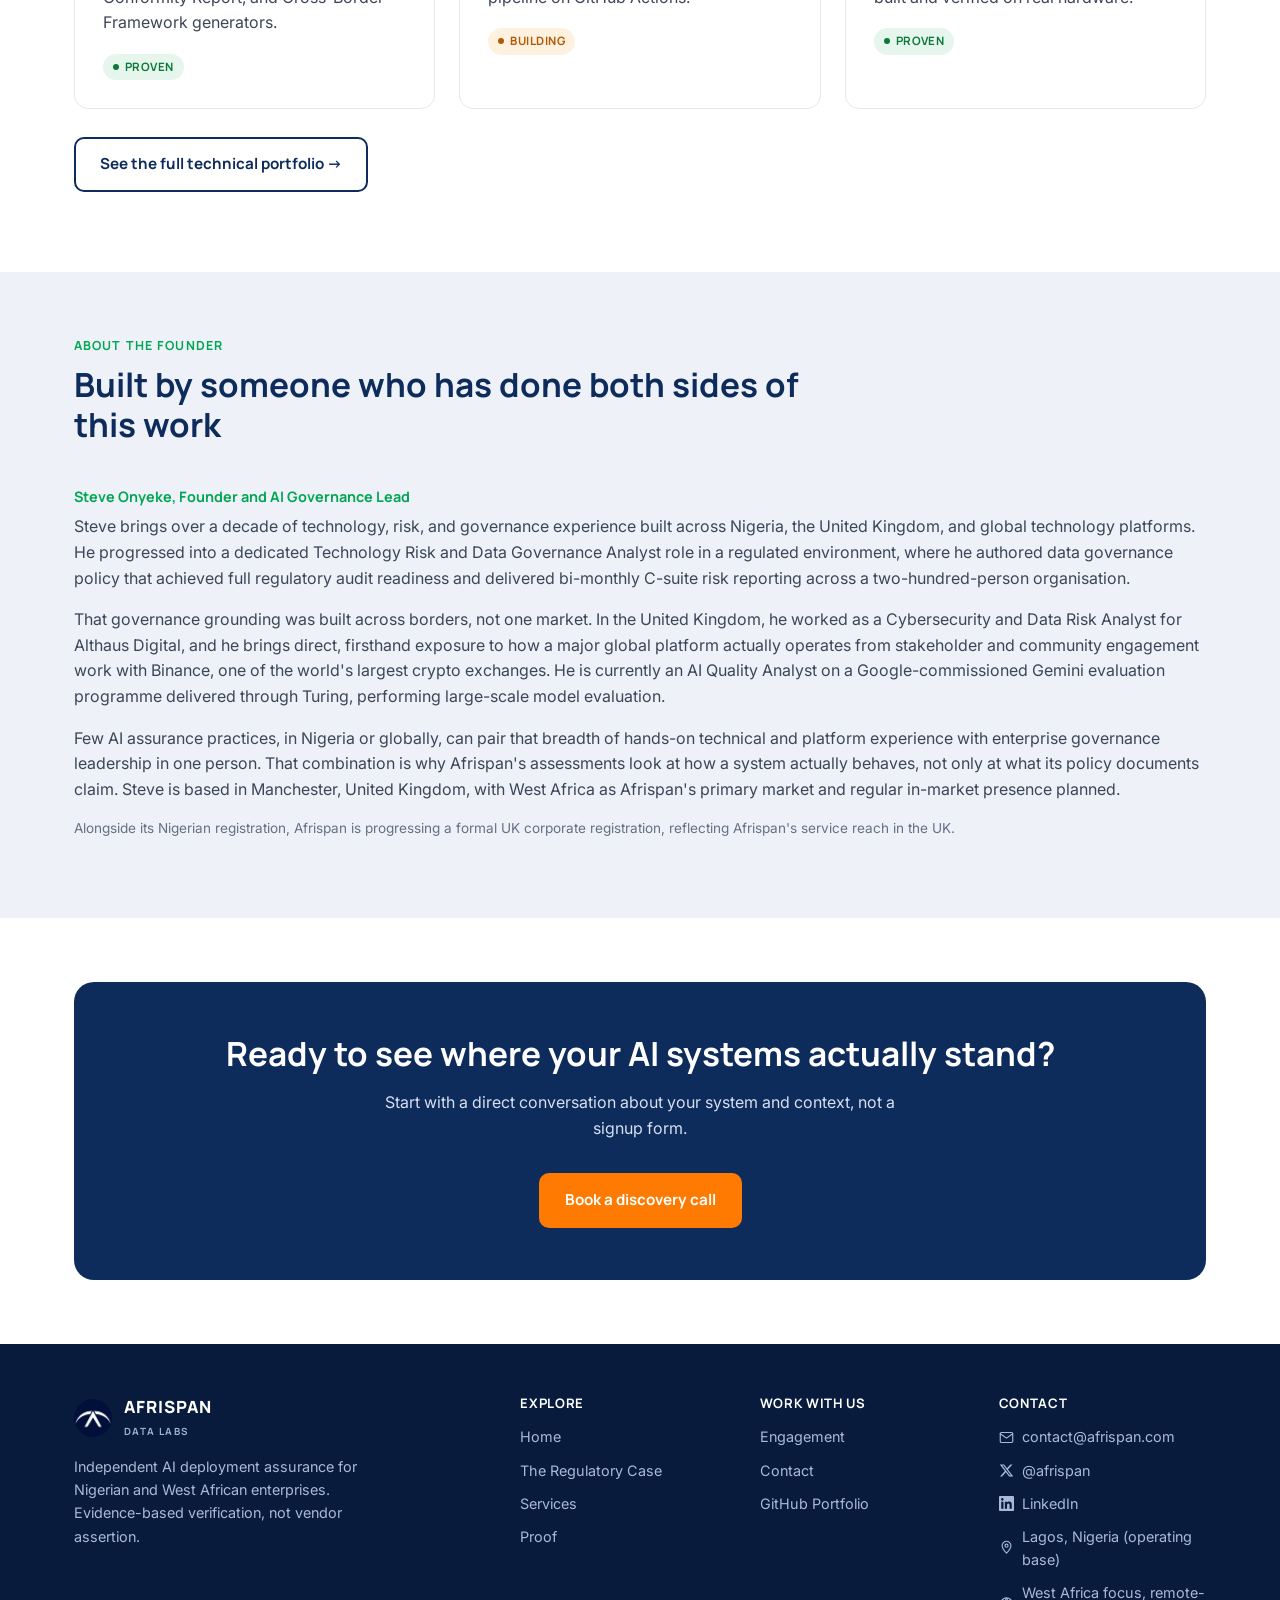
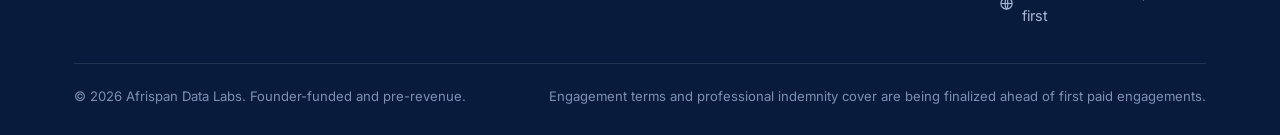
==== commit 66ac77af: "Update founder title, add UK registration note, add social links Website homepage founder bio and bo" ====
--- a/index.html
+++ b/index.html
@@ -165,10 +165,10 @@
     <div class="founder-card">
       <div class="founder-content">
         <span class="founder-role">Steve Onyeke, Founder and AI Governance Lead</span>
-        <p>Steve brings over eight years of enterprise technology risk and data governance experience, including as a Technology Risk and Data Governance Analyst in a regulated healthtech environment, where he authored data governance policy that achieved full regulatory audit readiness and delivered bi-monthly C-suite risk reporting across a two-hundred-person organisation.</p>
-        <p>He is currently an AI Quality Analyst on a Google-commissioned Gemini evaluation programme delivered through Turing, performing large-scale side-by-side model evaluation. He holds an MBA from Nexford University and a BSc in Computer Science from the University of Jos, and is based in Manchester, United Kingdom, with West Africa as Afrispan's primary market and regular in-market presence planned.</p>
-        <p>Few AI assurance practices, in Nigeria or globally, can pair hands-on technical evaluation work with enterprise governance experience in one person. That combination is why Afrispan's assessments look at how a system actually behaves, not only at what its policy documents claim.</p>
-        <p>Alongside its Nigerian registration, Afrispan is progressing a formal UK corporate registration, reflecting the founder's genuine base in Manchester, United Kingdom. This registration is currently underway, not yet complete.</p>
+        <p>Steve brings over a decade of technology, risk, and governance experience built across Nigeria, the United Kingdom, and global technology platforms. He progressed into a dedicated Technology Risk and Data Governance Analyst role in a regulated environment, where he authored data governance policy that achieved full regulatory audit readiness and delivered bi-monthly C-suite risk reporting across a two-hundred-person organisation.</p>
+        <p>That governance grounding was built across borders, not one market. In the United Kingdom, he worked as a Cybersecurity and Data Risk Analyst for Althaus Digital, and he brings direct, firsthand exposure to how a major global platform actually operates from stakeholder and community engagement work with Binance, one of the world's largest crypto exchanges. He is currently an AI Quality Analyst on a Google-commissioned Gemini evaluation programme delivered through Turing, performing large-scale model evaluation.</p>
+        <p>Few AI assurance practices, in Nigeria or globally, can pair that breadth of hands-on technical and platform experience with enterprise governance leadership in one person. That combination is why Afrispan's assessments look at how a system actually behaves, not only at what its policy documents claim. Steve is based in Manchester, United Kingdom, with West Africa as Afrispan's primary market and regular in-market presence planned.</p>
+        <p class="small-note">Alongside its Nigerian registration, Afrispan is progressing a formal UK corporate registration, reflecting Afrispan's service reach in the UK.</p>
       </div>
     </div>
   </div>
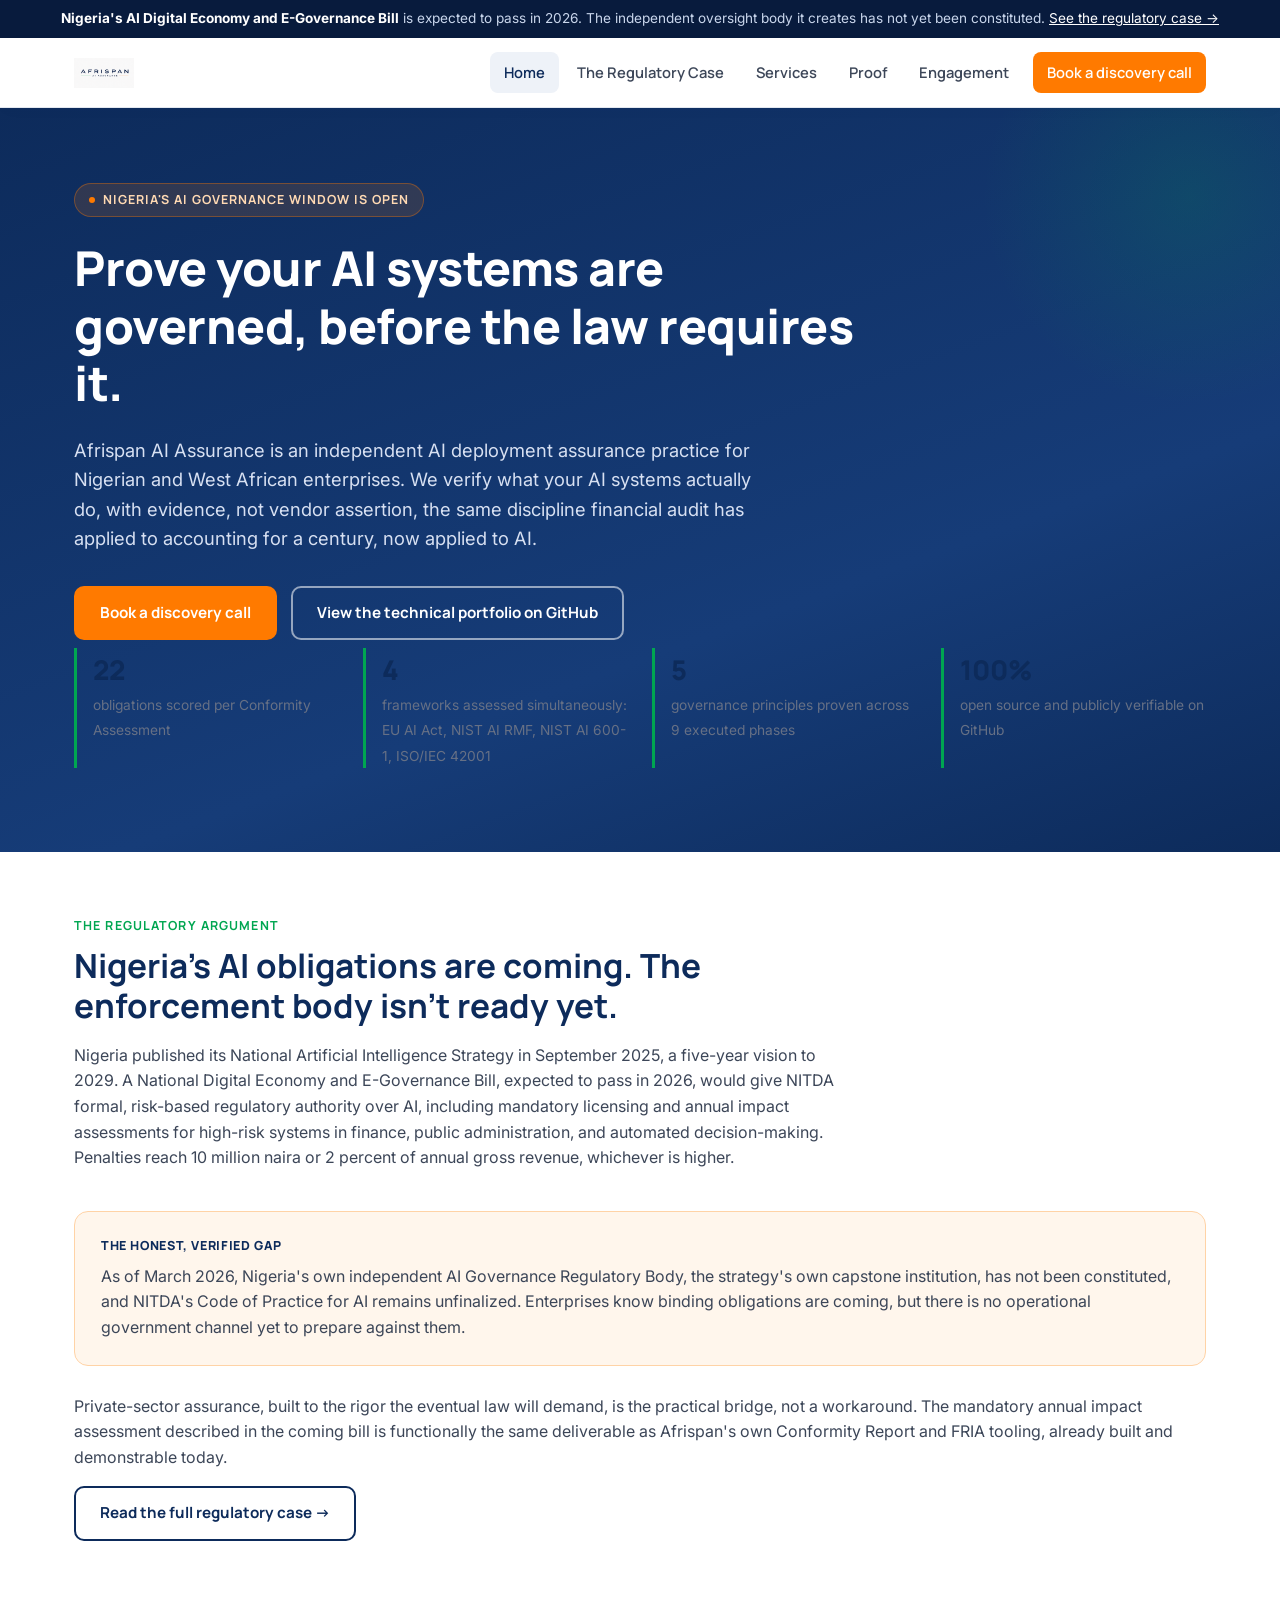
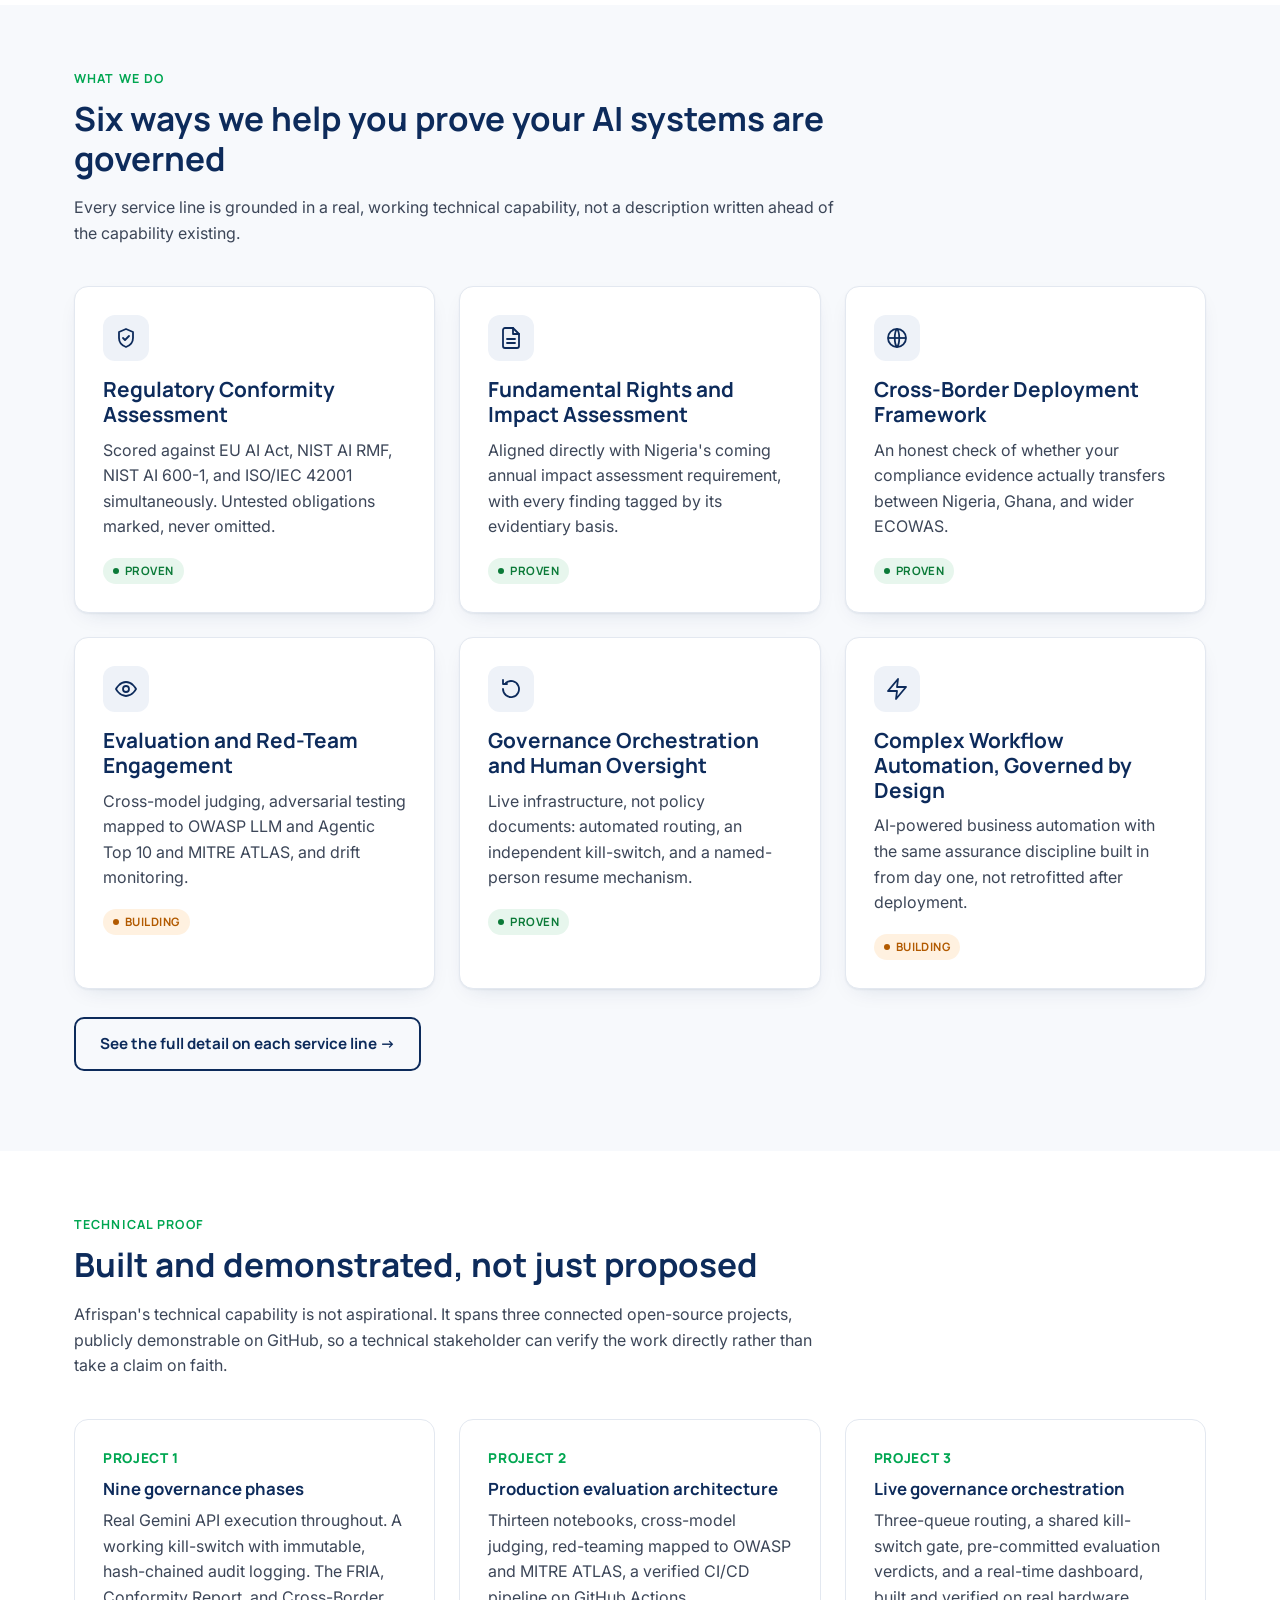
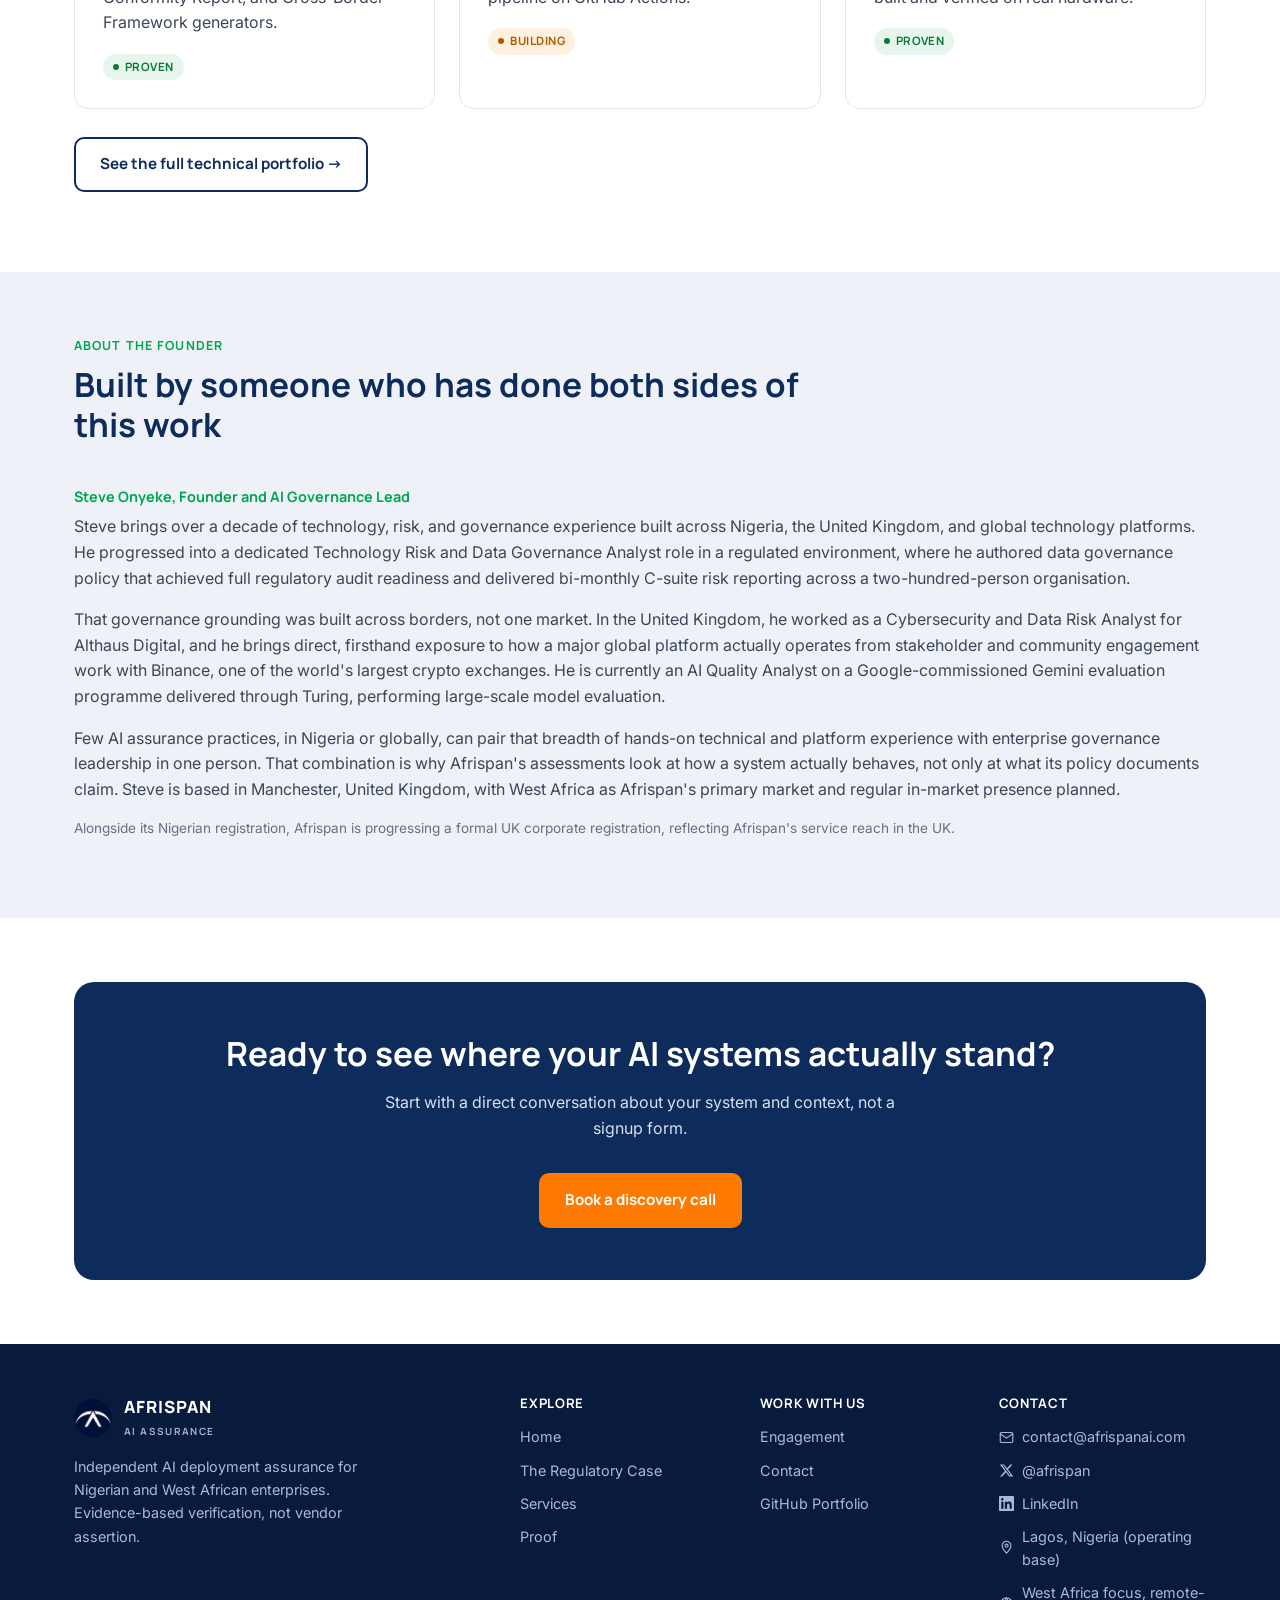
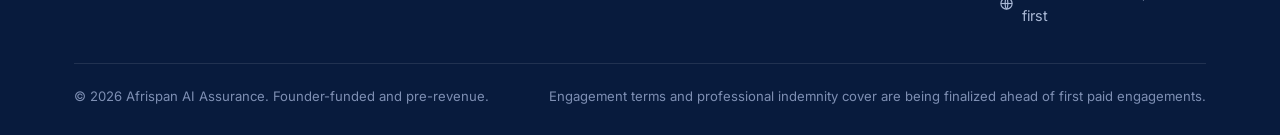
==== commit 8c55df8a: "Rebrand to Afrispan AI Assurance, new domain and logo Company name updated from Afrispan Data Labs t" ====
--- a/index.html
+++ b/index.html
@@ -3,13 +3,13 @@
 <head>
 <meta charset="utf-8">
 <meta name="viewport" content="width=device-width, initial-scale=1">
-<title>Afrispan Data Labs | Independent AI Deployment Assurance for Nigeria and West Africa</title>
-<meta name="description" content="Afrispan Data Labs independently verifies that AI systems deployed by Nigerian and West African enterprises are safe, compliant, and governed, with evidence, not vendor assertion.">
+<title>Afrispan AI Assurance | Independent AI Deployment Assurance for Nigeria and West Africa</title>
+<meta name="description" content="Afrispan AI Assurance independently verifies that AI systems deployed by Nigerian and West African enterprises are safe, compliant, and governed, with evidence, not vendor assertion.">
 <link rel="icon" type="image/png" sizes="32x32" href="assets/images/favicon-32.png">
 <link rel="icon" type="image/png" sizes="16x16" href="assets/images/favicon-16.png">
 <link rel="apple-touch-icon" sizes="180x180" href="assets/images/favicon-180.png">
-<meta property="og:title" content="Afrispan Data Labs | Independent AI Deployment Assurance for Nigeria and West Africa">
-<meta property="og:description" content="Afrispan Data Labs independently verifies that AI systems deployed by Nigerian and West African enterprises are safe, compliant, and governed, with evidence, not vendor assertion.">
+<meta property="og:title" content="Afrispan AI Assurance | Independent AI Deployment Assurance for Nigeria and West Africa">
+<meta property="og:description" content="Afrispan AI Assurance independently verifies that AI systems deployed by Nigerian and West African enterprises are safe, compliant, and governed, with evidence, not vendor assertion.">
 <meta property="og:type" content="website">
 <meta property="og:image" content="assets/images/favicon-512.png">
 <link rel="preconnect" href="https://fonts.googleapis.com">
@@ -24,8 +24,8 @@
 </div>
 <header class="site-header">
   <div class="nav-inner">
-    <a class="brand" href="index.html" aria-label="Afrispan Data Labs home">
-      <img class="wordmark" src="assets/images/afrispan-wordmark-trimmed.png" alt="Afrispan Data Labs">
+    <a class="brand" href="index.html" aria-label="Afrispan AI Assurance home">
+      <img class="wordmark" src="assets/images/afrispan-wordmark-new-light.png" alt="Afrispan AI Assurance">
     </a>
     <button class="nav-toggle" aria-label="Toggle navigation" aria-expanded="false">
       <svg viewBox="0 0 24 24" fill="none" stroke="currentColor" stroke-width="2" stroke-linecap="round"><line x1="3" y1="6" x2="21" y2="6"/><line x1="3" y1="12" x2="21" y2="12"/><line x1="3" y1="18" x2="21" y2="18"/></svg>
@@ -46,10 +46,10 @@
   <div class="container">
     <span class="eyebrow">Nigeria's AI Governance Window Is Open</span>
     <h1>Prove your AI systems are governed, before the law requires it.</h1>
-    <p class="lede">Afrispan Data Labs is an independent AI deployment assurance practice for Nigerian and West African enterprises. We verify what your AI systems actually do, with evidence, not vendor assertion, the same discipline financial audit has applied to accounting for a century, now applied to AI.</p>
+    <p class="lede">Afrispan AI Assurance is an independent AI deployment assurance practice for Nigerian and West African enterprises. We verify what your AI systems actually do, with evidence, not vendor assertion, the same discipline financial audit has applied to accounting for a century, now applied to AI.</p>
     <div class="hero-ctas">
       <a class="btn btn-primary" href="contact.html">Book a discovery call</a>
-      <a class="btn btn-secondary" href="https://github.com/Afrispan-Data-Labs/ai-governance-suite" target="_blank" rel="noopener">View the technical portfolio on GitHub</a>
+      <a class="btn btn-secondary" href="https://github.com/Afrispan-AI/ai-governance-suite" target="_blank" rel="noopener">View the technical portfolio on GitHub</a>
     </div>
     <div class="stat-strip">
       <div class="stat"><span class="num">22</span><span class="label">obligations scored per Conformity Assessment</span></div>
@@ -192,7 +192,7 @@
       <div>
         <div class="footer-brand">
           <img src="assets/images/afrispan-badge-circle.png" alt="" style="width:38px;height:38px;border-radius:50%;">
-          <span>AFRISPAN<br><small>DATA LABS</small></span>
+          <span>AFRISPAN<br><small>AI ASSURANCE</small></span>
         </div>
         <p style="color:#AAB9D6; max-width: 320px;">Independent AI deployment assurance for Nigerian and West African enterprises. Evidence-based verification, not vendor assertion.</p>
       </div>
@@ -210,13 +210,13 @@
         <ul>
           <li><a href="engagement.html">Engagement</a></li>
           <li><a href="contact.html">Contact</a></li>
-          <li><a href="https://github.com/Afrispan-Data-Labs/ai-governance-suite" target="_blank" rel="noopener">GitHub Portfolio</a></li>
+          <li><a href="https://github.com/Afrispan-AI/ai-governance-suite" target="_blank" rel="noopener">GitHub Portfolio</a></li>
         </ul>
       </div>
       <div>
         <h4>Contact</h4>
         <ul>
-          <li><a href="mailto:contact@afrispan.com"><svg class="footer-icon" viewBox="0 0 24 24" fill="none" stroke="currentColor" stroke-width="1.8" stroke-linecap="round" stroke-linejoin="round"><rect x="2" y="4" width="20" height="16" rx="2"/><path d="m22 6-10 7L2 6"/></svg>contact@afrispan.com</a></li>
+          <li><a href="mailto:contact@afrispanai.com"><svg class="footer-icon" viewBox="0 0 24 24" fill="none" stroke="currentColor" stroke-width="1.8" stroke-linecap="round" stroke-linejoin="round"><rect x="2" y="4" width="20" height="16" rx="2"/><path d="m22 6-10 7L2 6"/></svg>contact@afrispanai.com</a></li>
           <li><a href="https://x.com/afrispan" target="_blank" rel="noopener"><svg class="footer-icon" viewBox="0 0 24 24" fill="currentColor"><path d="M18.244 2.25h3.308l-7.227 8.26 8.502 11.24H16.17l-5.214-6.817L4.99 21.75H1.68l7.73-8.835L1.254 2.25H8.08l4.713 6.231zm-1.161 17.52h1.833L7.084 4.126H5.117z"/></svg>@afrispan</a></li>
           <li><a href="https://linkedin.com/company/afrispan-data-labs" target="_blank" rel="noopener"><svg class="footer-icon" viewBox="0 0 24 24" fill="currentColor"><path d="M20.447 20.452h-3.554v-5.569c0-1.328-.027-3.037-1.852-3.037-1.853 0-2.136 1.445-2.136 2.939v5.667H9.351V9h3.414v1.561h.046c.477-.9 1.637-1.85 3.37-1.85 3.601 0 4.267 2.37 4.267 5.455v6.286zM5.337 7.433c-1.144 0-2.063-.926-2.063-2.065 0-1.138.92-2.063 2.063-2.063 1.14 0 2.064.925 2.064 2.063 0 1.139-.925 2.065-2.064 2.065zm1.782 13.019H3.555V9h3.564v11.452zM22.225 0H1.771C.792 0 0 .774 0 1.729v20.542C0 23.227.792 24 1.771 24h20.451C23.2 24 24 23.227 24 22.271V1.729C24 .774 23.2 0 22.222 0h.003z"/></svg>LinkedIn</a></li>
           <li><svg class="footer-icon" viewBox="0 0 24 24" fill="none" stroke="currentColor" stroke-width="1.8" stroke-linecap="round" stroke-linejoin="round"><path d="M12 21s7-7.5 7-12a7 7 0 1 0-14 0c0 4.5 7 12 7 12z"/><circle cx="12" cy="9" r="2.5"/></svg>Lagos, Nigeria (operating base)</li>
@@ -225,7 +225,7 @@
       </div>
     </div>
     <div class="footer-bottom">
-      <span>&copy; 2026 Afrispan Data Labs. Founder-funded and pre-revenue.</span>
+      <span>&copy; 2026 Afrispan AI Assurance. Founder-funded and pre-revenue.</span>
       <span>Engagement terms and professional indemnity cover are being finalized ahead of first paid engagements.</span>
     </div>
   </div>
--- a/css/style.css
+++ b/css/style.css
@@ -1,5 +1,5 @@
 /* ==========================================================================
-   Afrispan Data Labs, shared design system
+   Afrispan AI Assurance, shared design system
    Colors: Deep Navy #0D2B5B (primary), Emerald Green #00A651 (accent),
    Sunrise Orange #FF7A00 (accent). Headlines: Manrope. Body: Inter.
    Long-form: Source Serif 4.
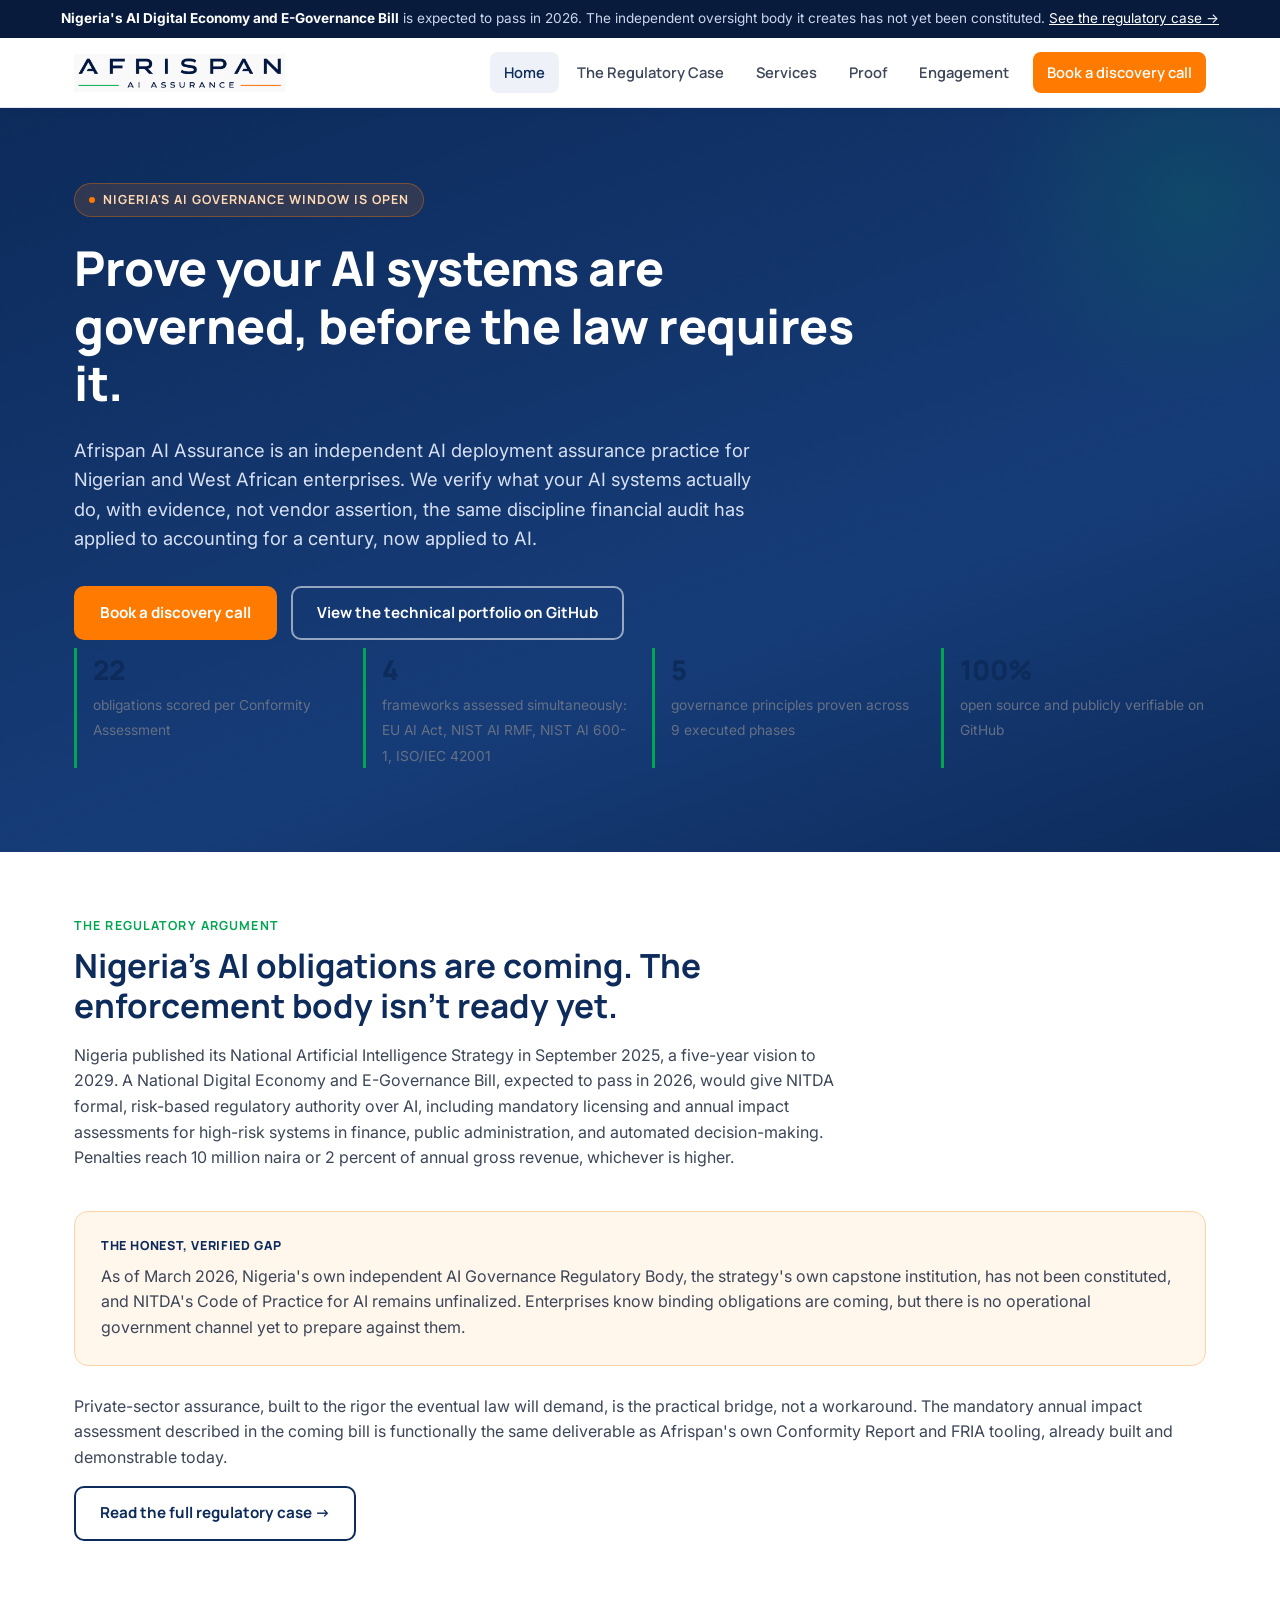
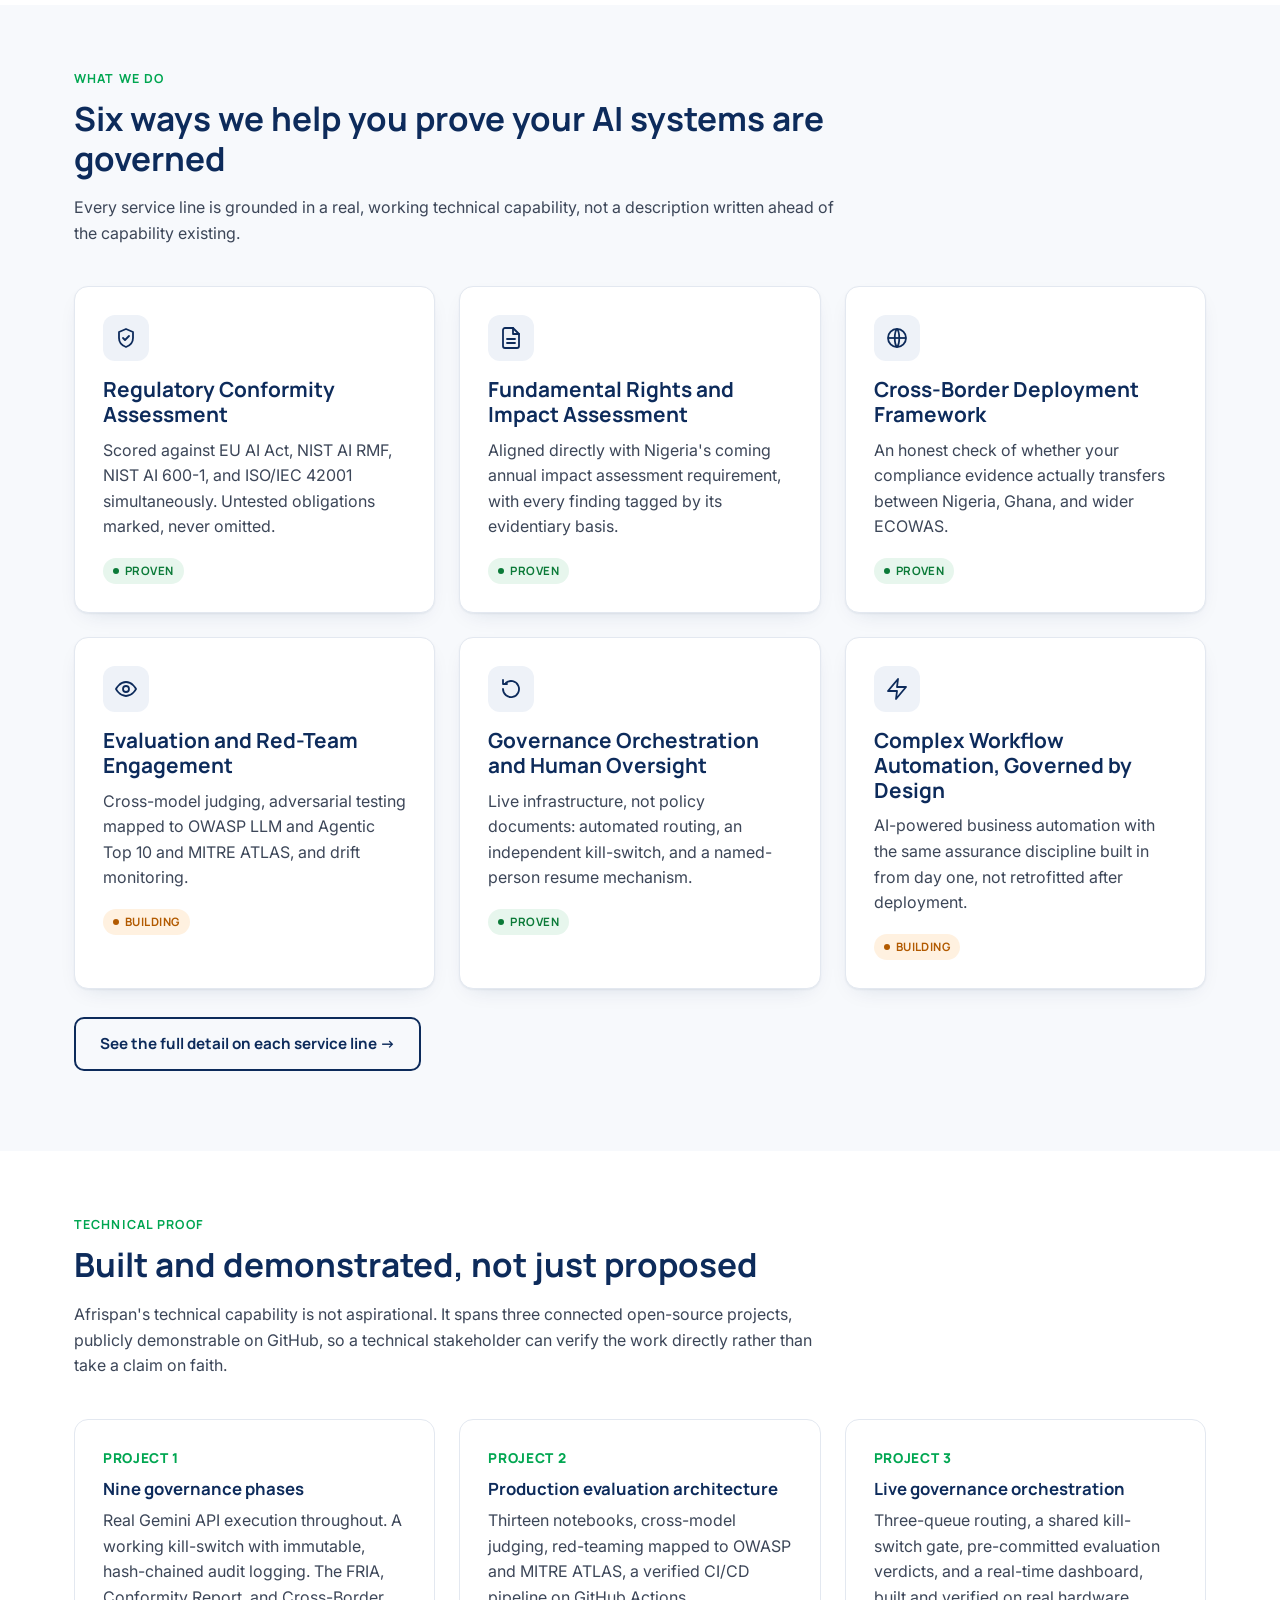
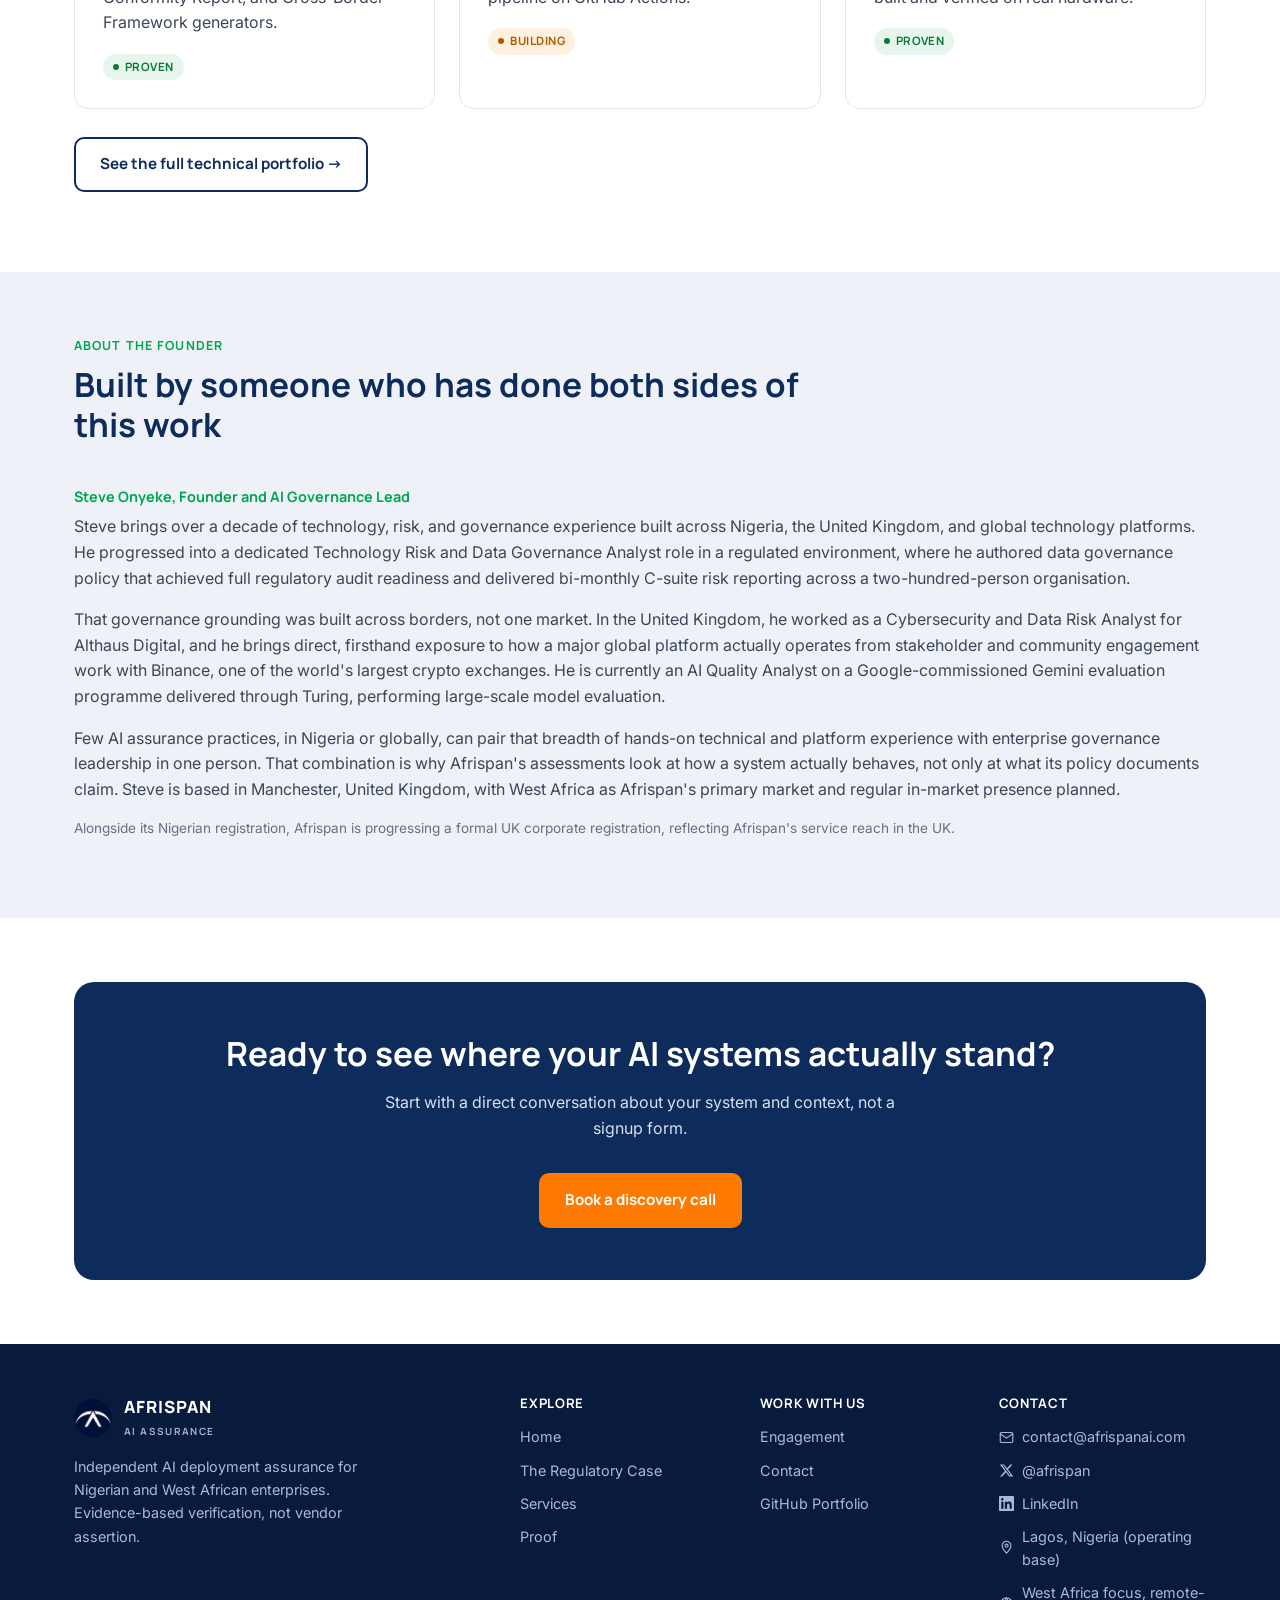
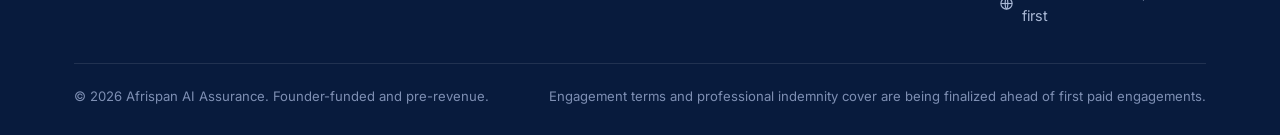
==== commit 381f5ebd: "Fix invisible header logo, trim excess padding from wordmark The new wordmark PNGs shipped with huge" ====
--- a/index.html
+++ b/index.html
@@ -25,7 +25,7 @@
 <header class="site-header">
   <div class="nav-inner">
     <a class="brand" href="index.html" aria-label="Afrispan AI Assurance home">
-      <img class="wordmark" src="assets/images/afrispan-wordmark-new-light.png" alt="Afrispan AI Assurance">
+      <img class="wordmark" src="assets/images/afrispan-wordmark-new-light-trimmed.png" alt="Afrispan AI Assurance">
     </a>
     <button class="nav-toggle" aria-label="Toggle navigation" aria-expanded="false">
       <svg viewBox="0 0 24 24" fill="none" stroke="currentColor" stroke-width="2" stroke-linecap="round"><line x1="3" y1="6" x2="21" y2="6"/><line x1="3" y1="12" x2="21" y2="12"/><line x1="3" y1="18" x2="21" y2="18"/></svg>
--- a/css/style.css
+++ b/css/style.css
@@ -134,7 +134,7 @@
 }
 
 .brand img.wordmark {
-  height: 30px;
+  height: 38px;
   width: auto;
   display: block;
 }
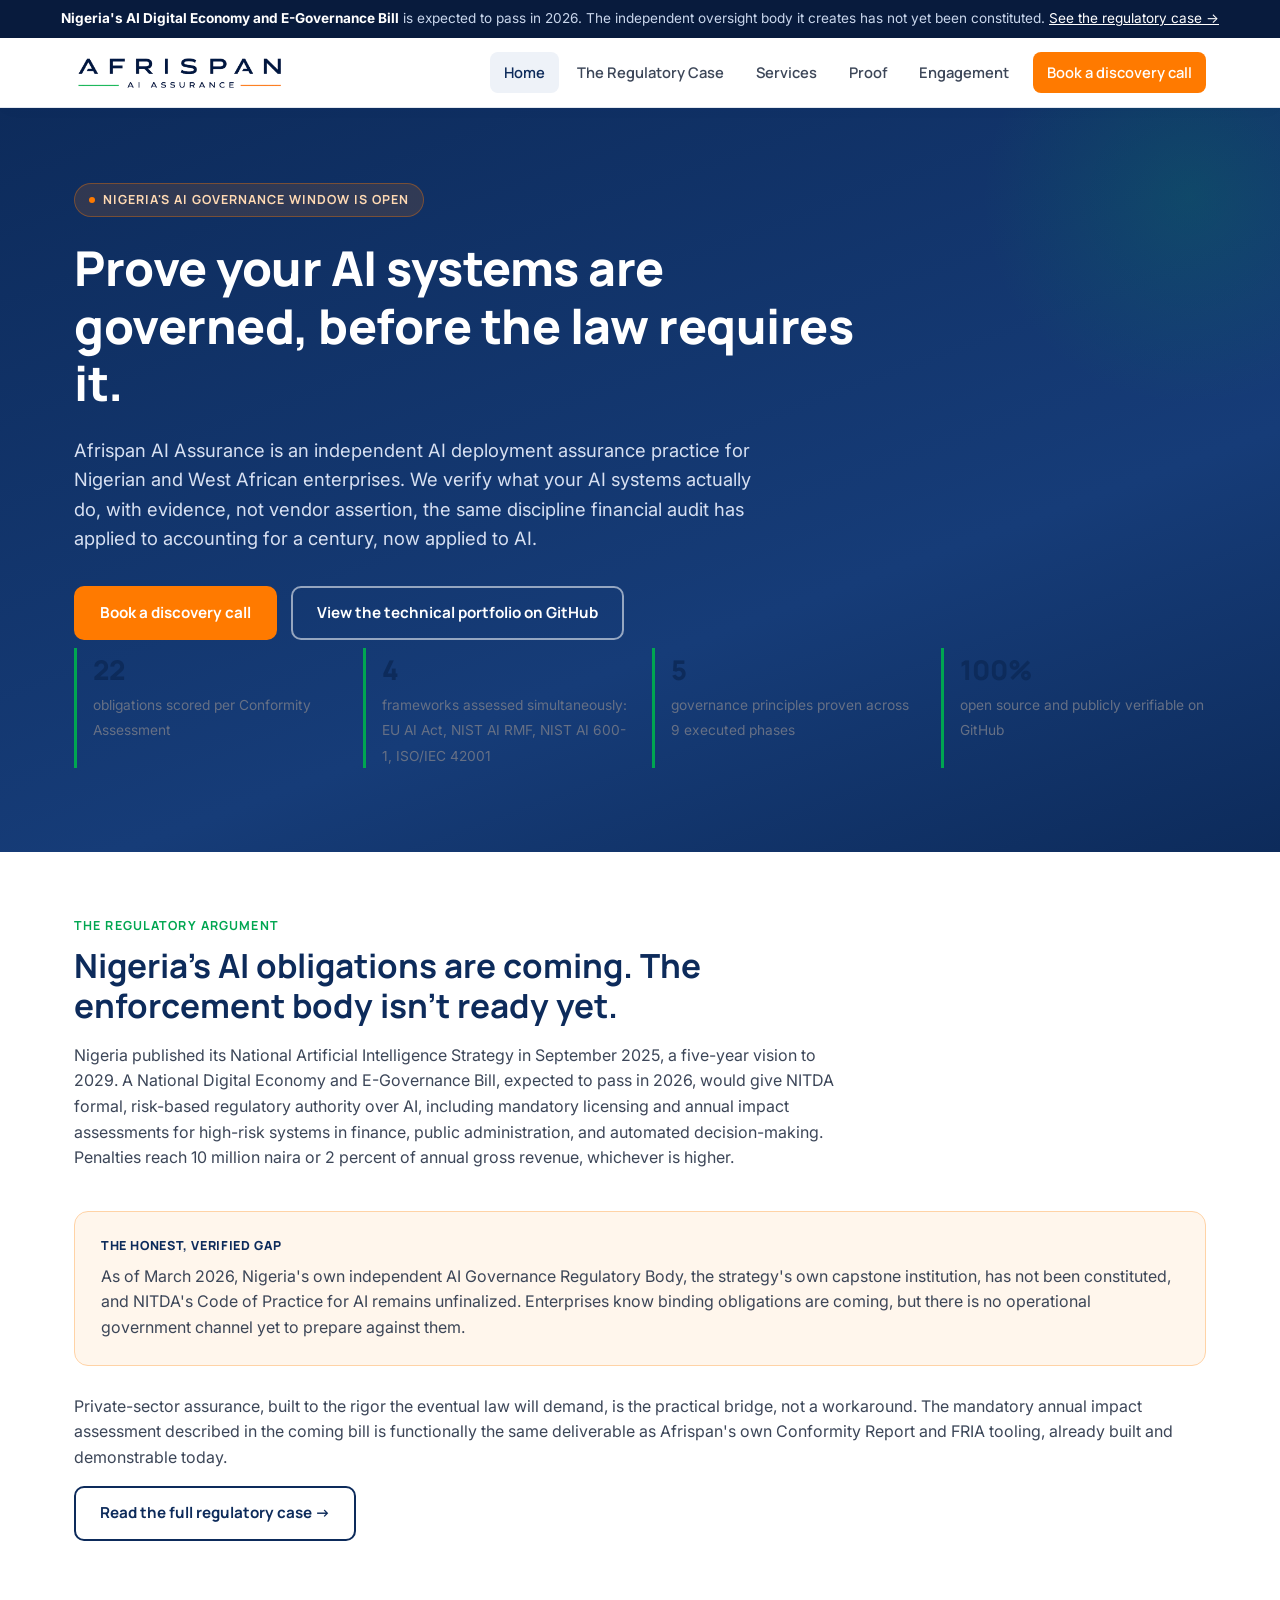
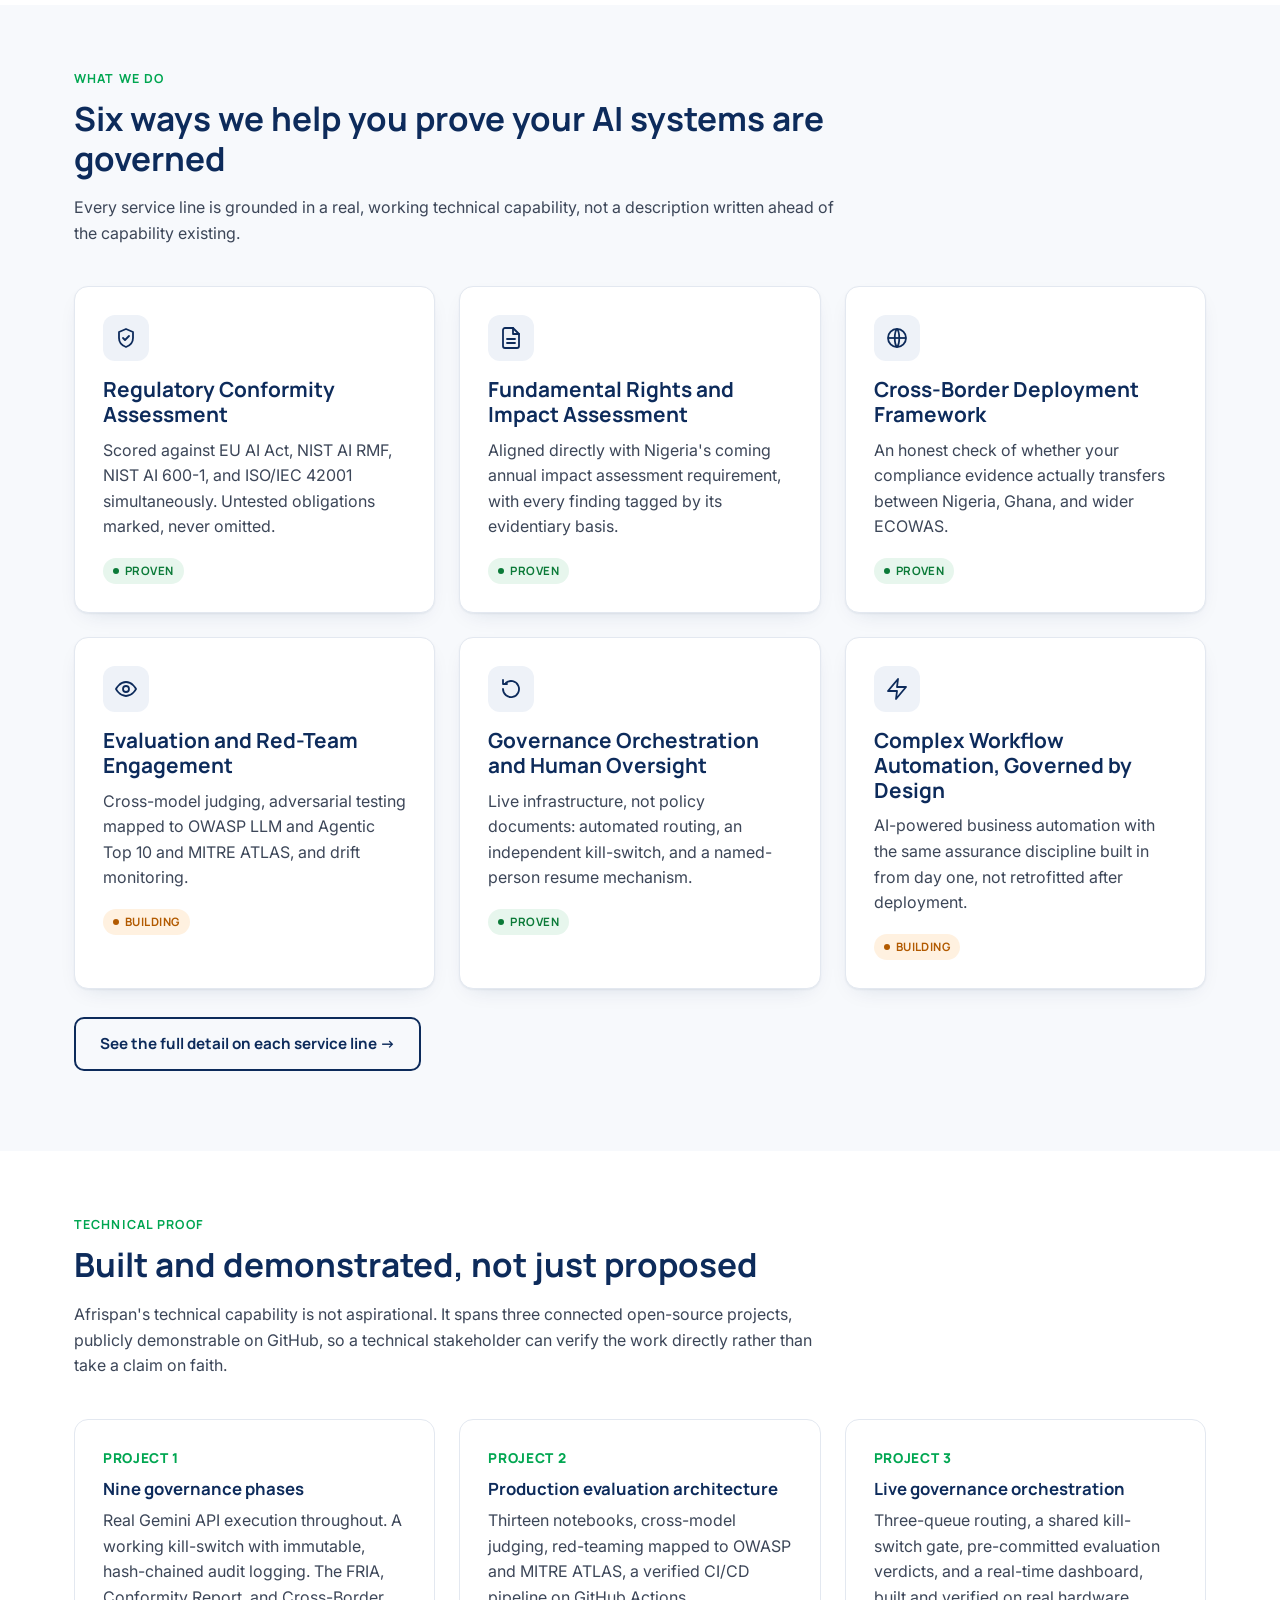
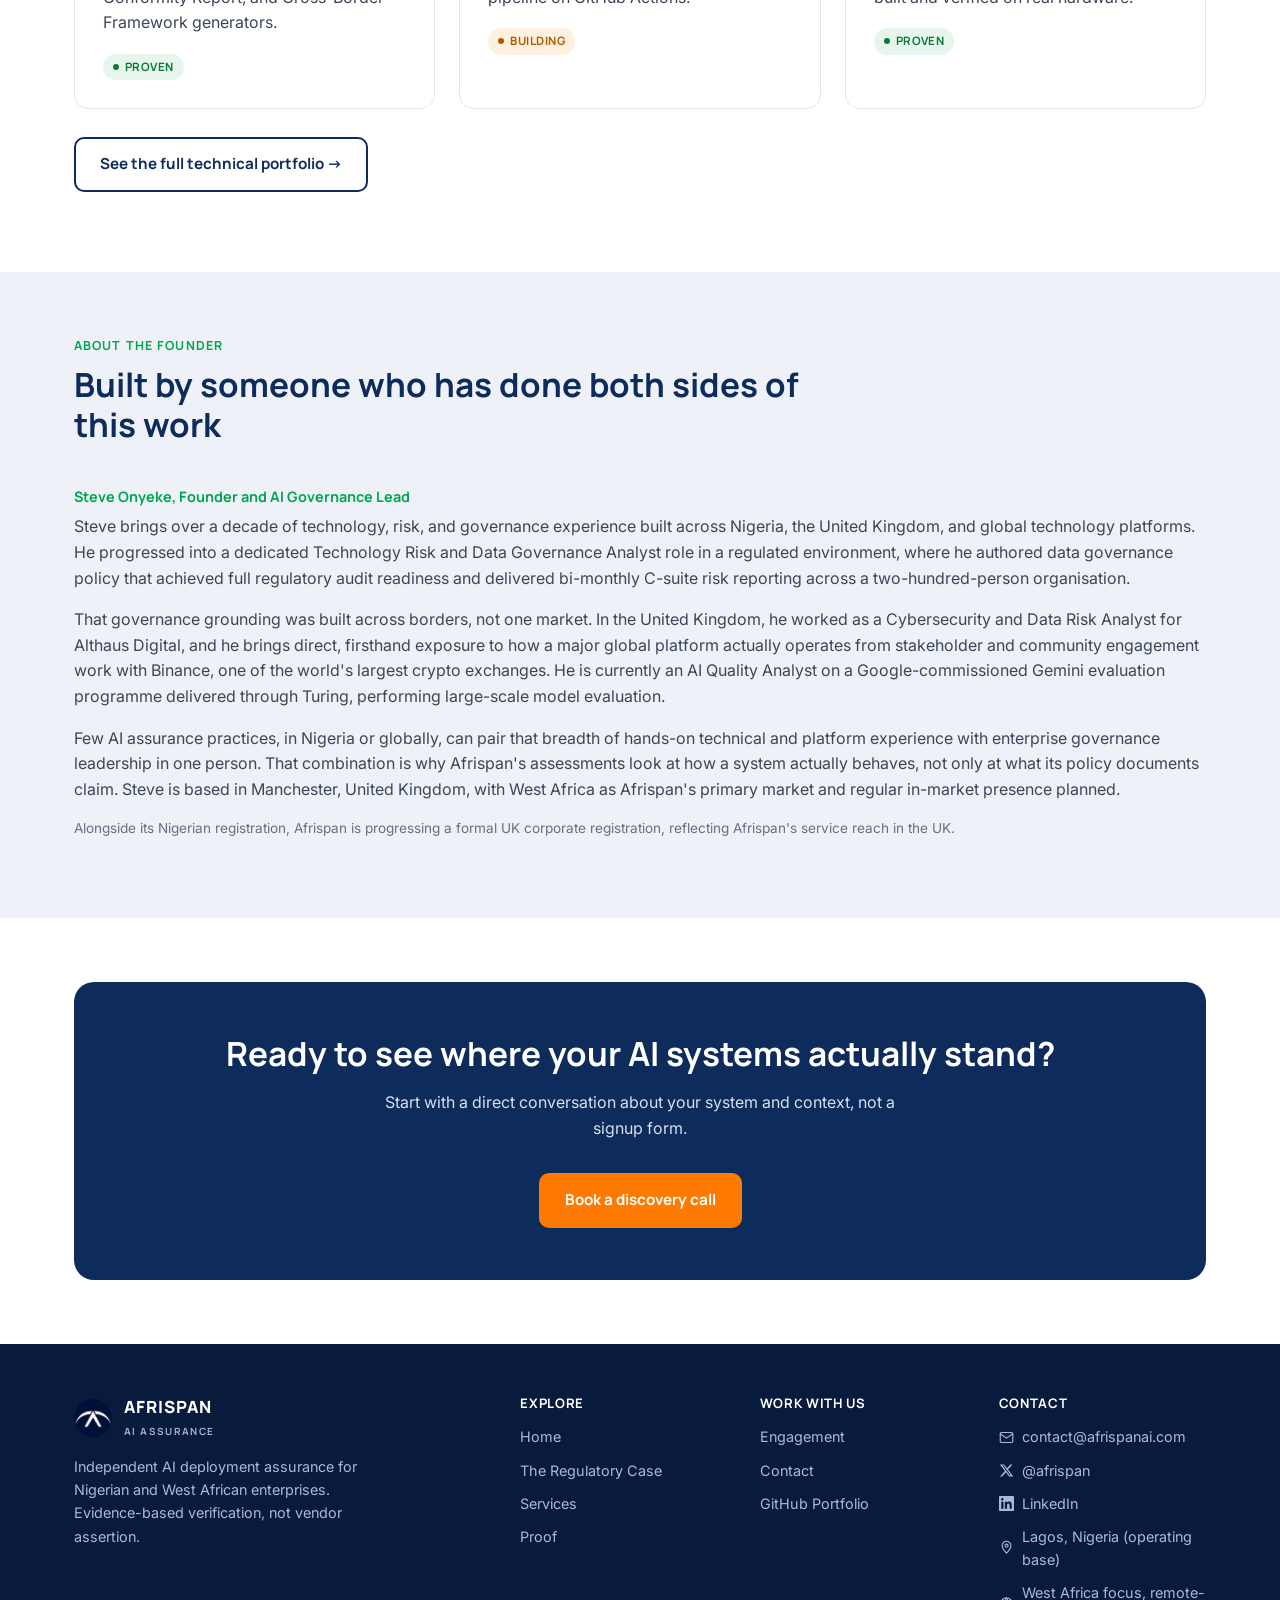
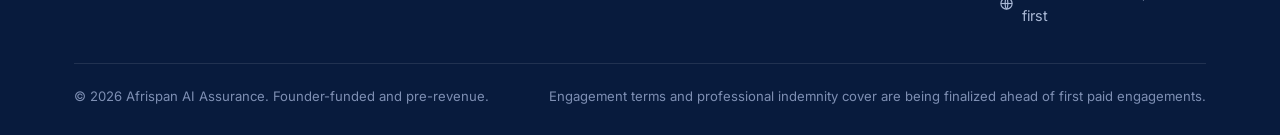
==== commit 1dac9710: "Remove logo background for a seamless header blend The cropped wordmark still carried a flat near-wh" ====
--- a/index.html
+++ b/index.html
@@ -25,7 +25,7 @@
 <header class="site-header">
   <div class="nav-inner">
     <a class="brand" href="index.html" aria-label="Afrispan AI Assurance home">
-      <img class="wordmark" src="assets/images/afrispan-wordmark-new-light-trimmed.png" alt="Afrispan AI Assurance">
+      <img class="wordmark" src="assets/images/afrispan-wordmark-new-light-transparent.png" alt="Afrispan AI Assurance">
     </a>
     <button class="nav-toggle" aria-label="Toggle navigation" aria-expanded="false">
       <svg viewBox="0 0 24 24" fill="none" stroke="currentColor" stroke-width="2" stroke-linecap="round"><line x1="3" y1="6" x2="21" y2="6"/><line x1="3" y1="12" x2="21" y2="12"/><line x1="3" y1="18" x2="21" y2="18"/></svg>
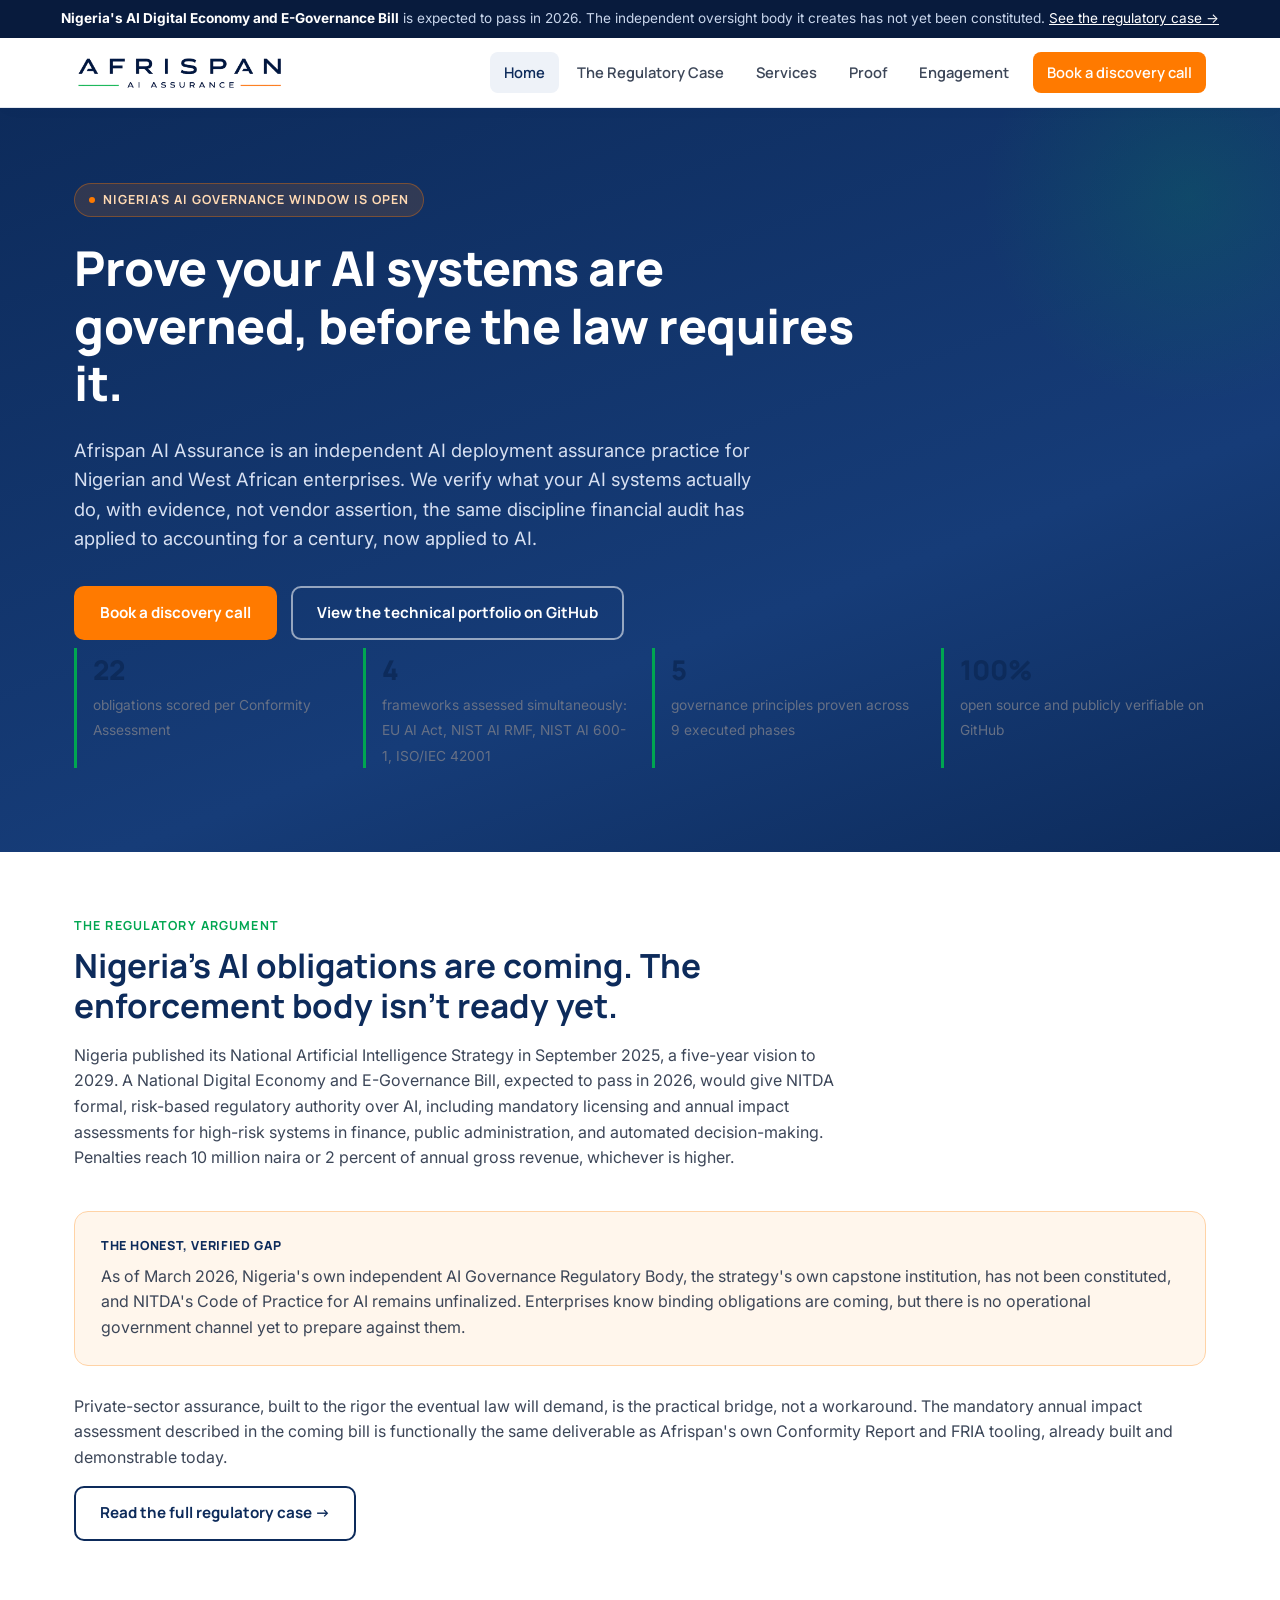
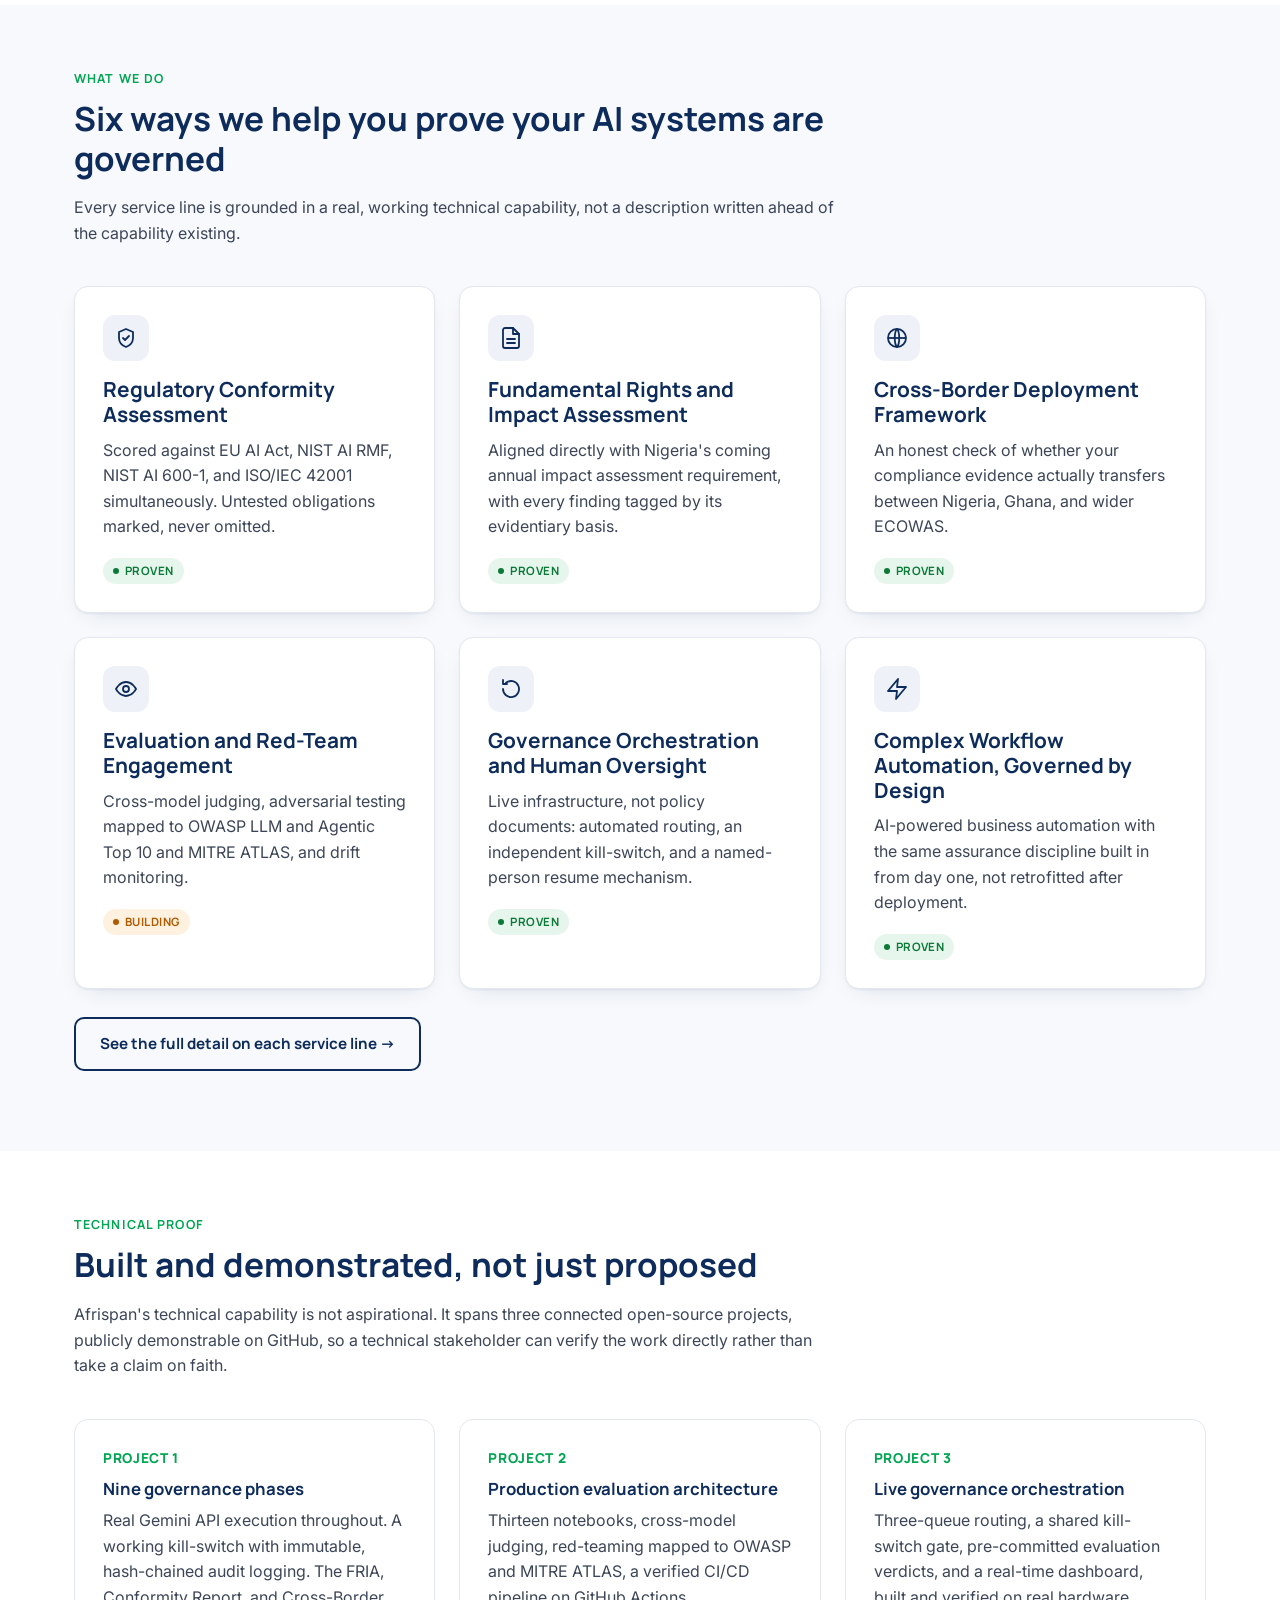
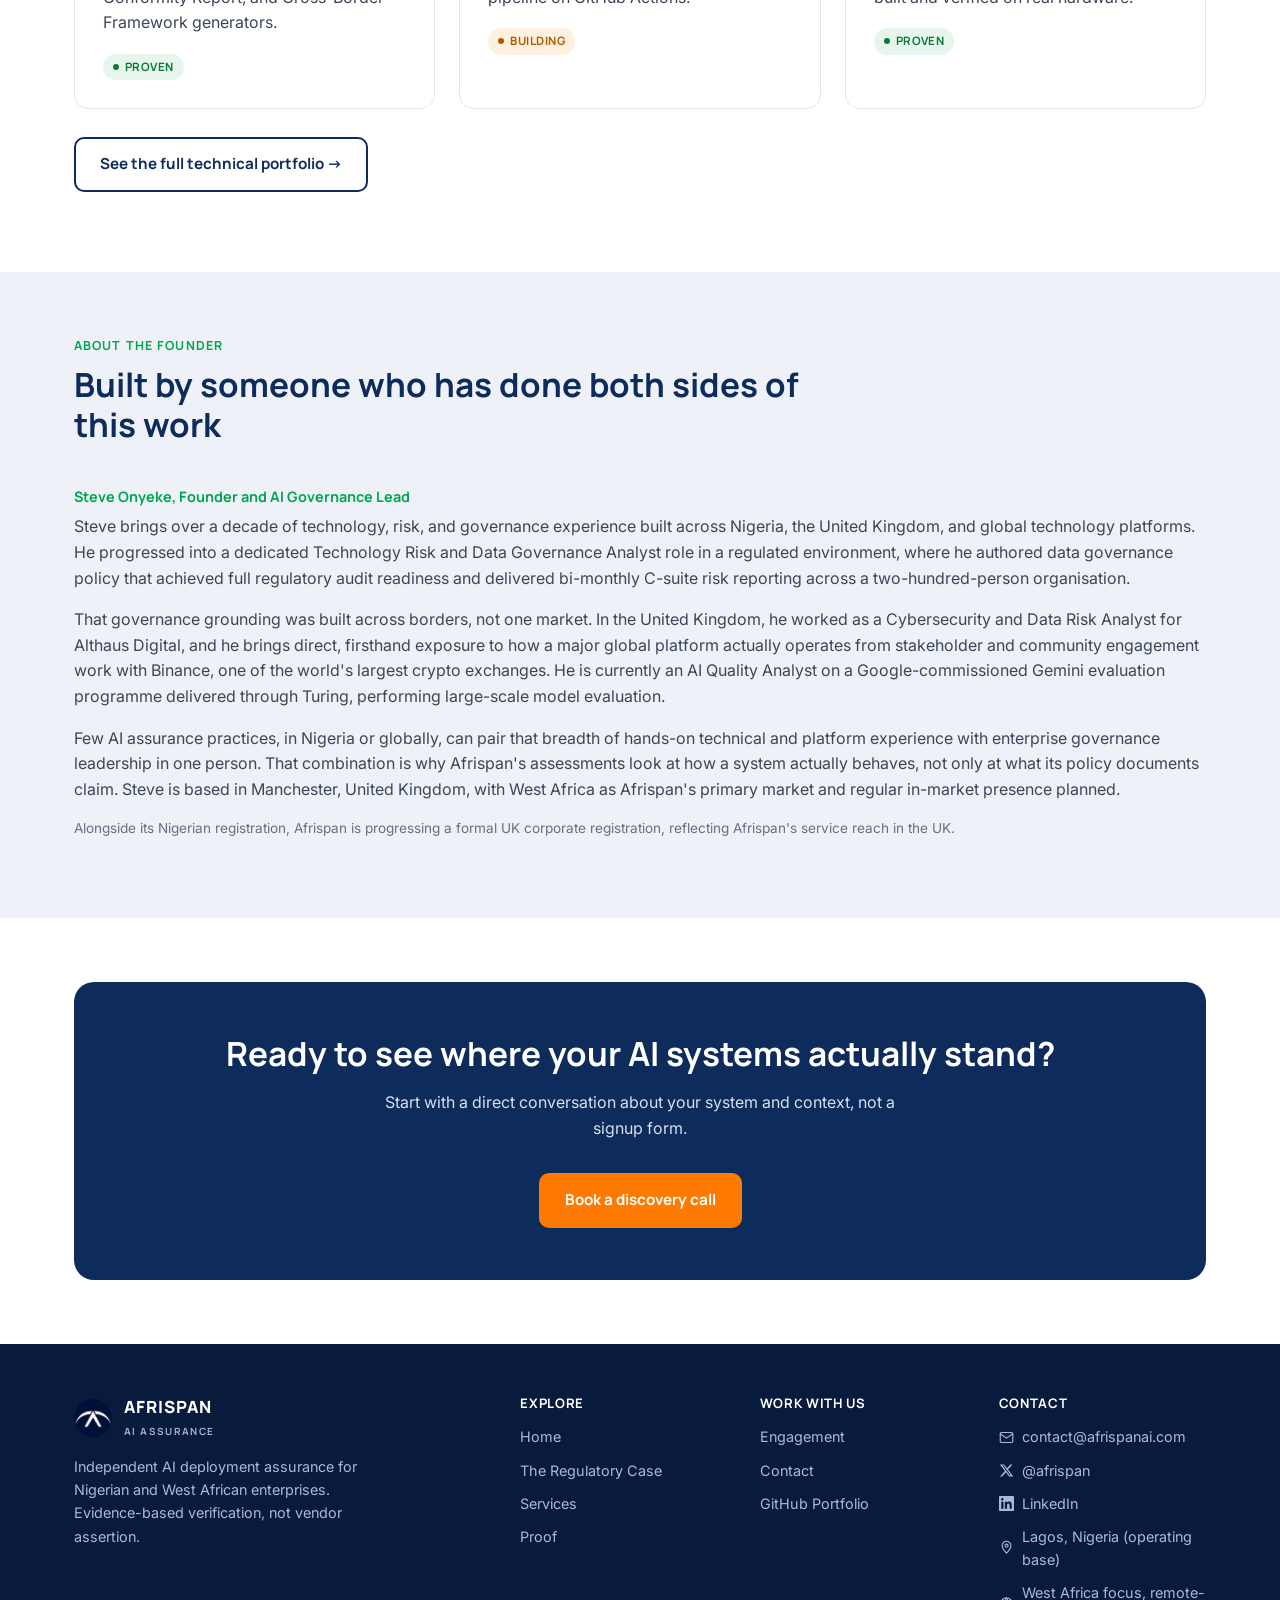
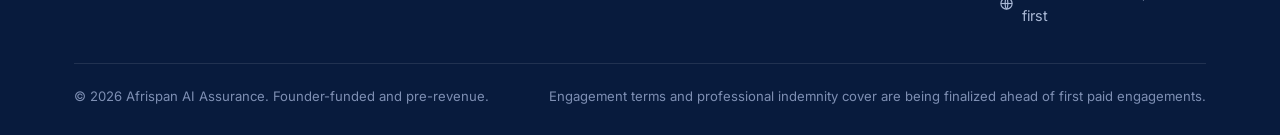
==== commit ca9202eb: "Sharpen four abstract claims with concrete, already-documented substance Replaces four passages that" ====
--- a/index.html
+++ b/index.html
@@ -118,7 +118,7 @@
         <div class="icon-badge"><svg viewBox="0 0 24 24" fill="none" stroke="currentColor" stroke-width="1.8" stroke-linecap="round" stroke-linejoin="round"><polygon points="13 2 3 14 12 14 11 22 21 10 12 10 13 2"/></svg></div>
         <h3>Complex Workflow Automation, Governed by Design</h3>
         <p>AI-powered business automation with the same assurance discipline built in from day one, not retrofitted after deployment.</p>
-        <span class="status-tag status-building">Building</span>
+        <span class="status-tag status-proven">Proven</span>
       </div>
     </div>
     <p style="margin-top:28px;"><a class="btn btn-outline-navy" href="services.html">See the full detail on each service line &rarr;</a></p>
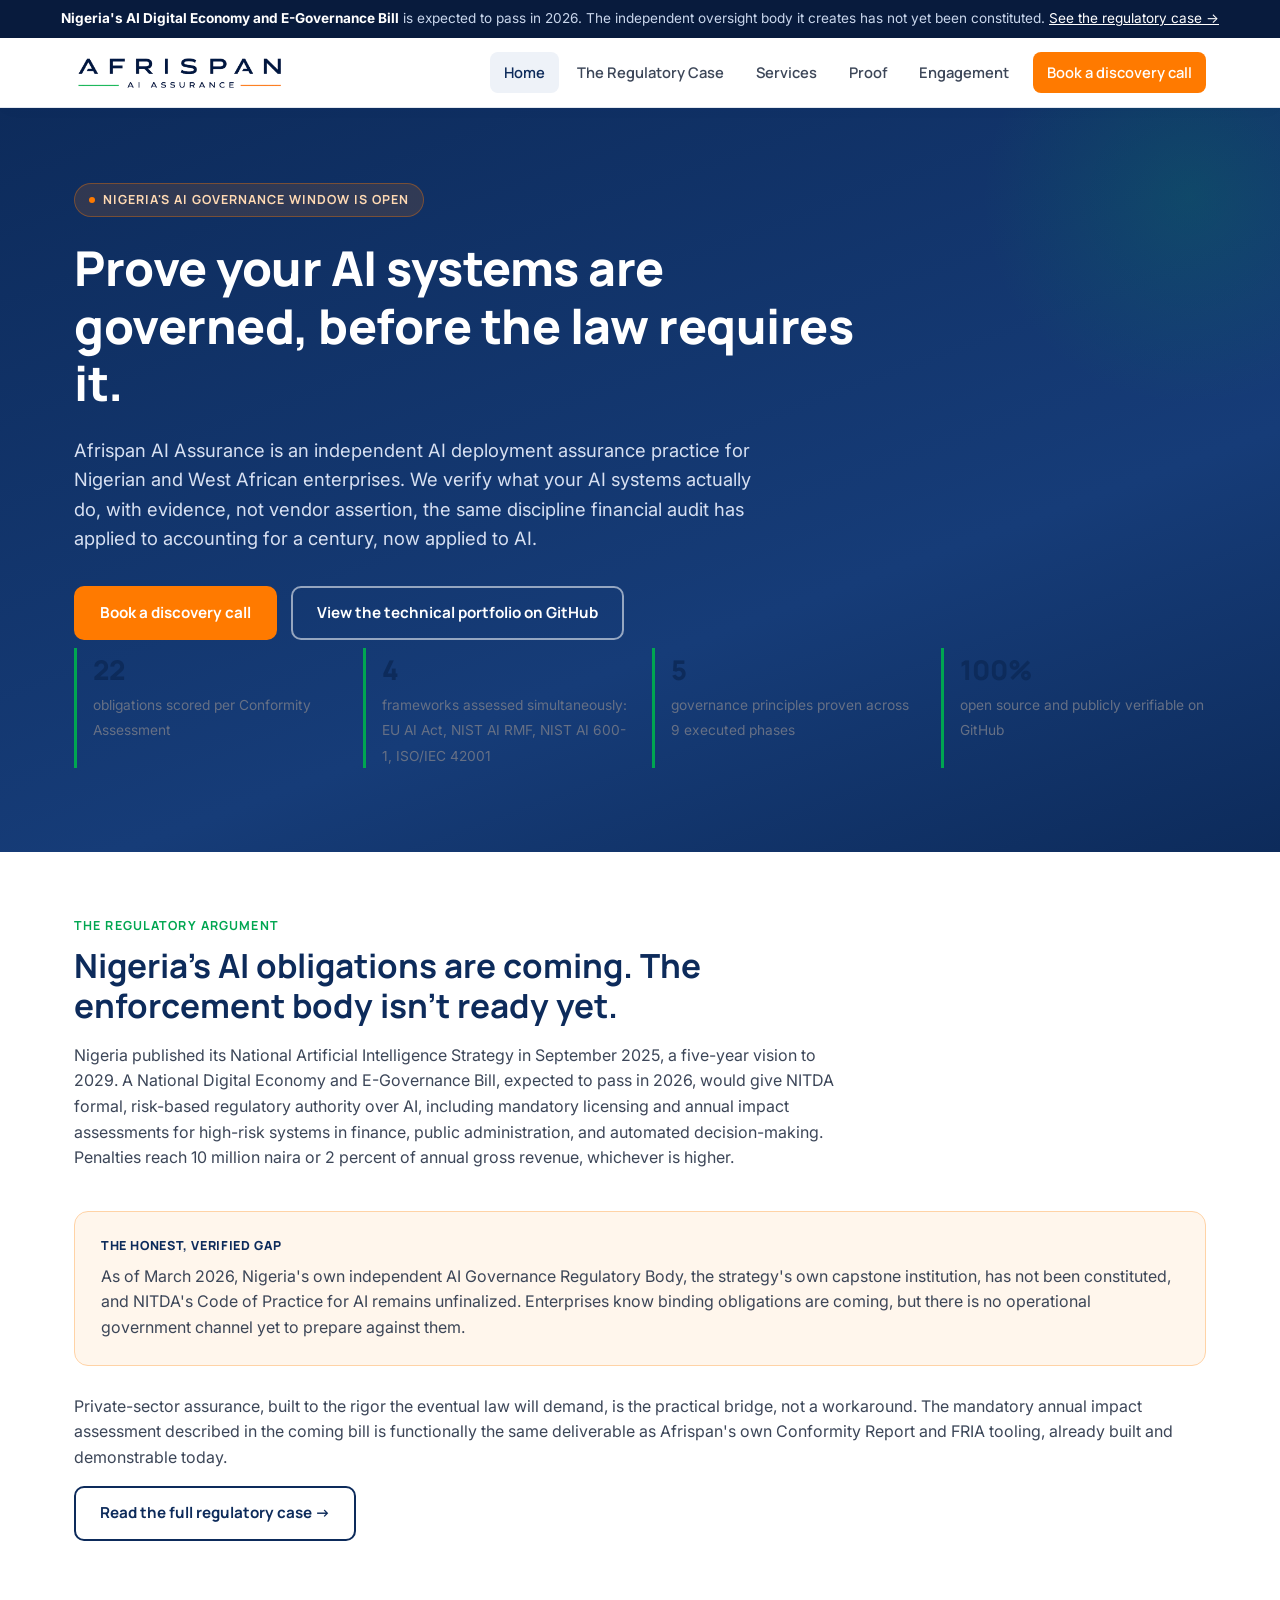
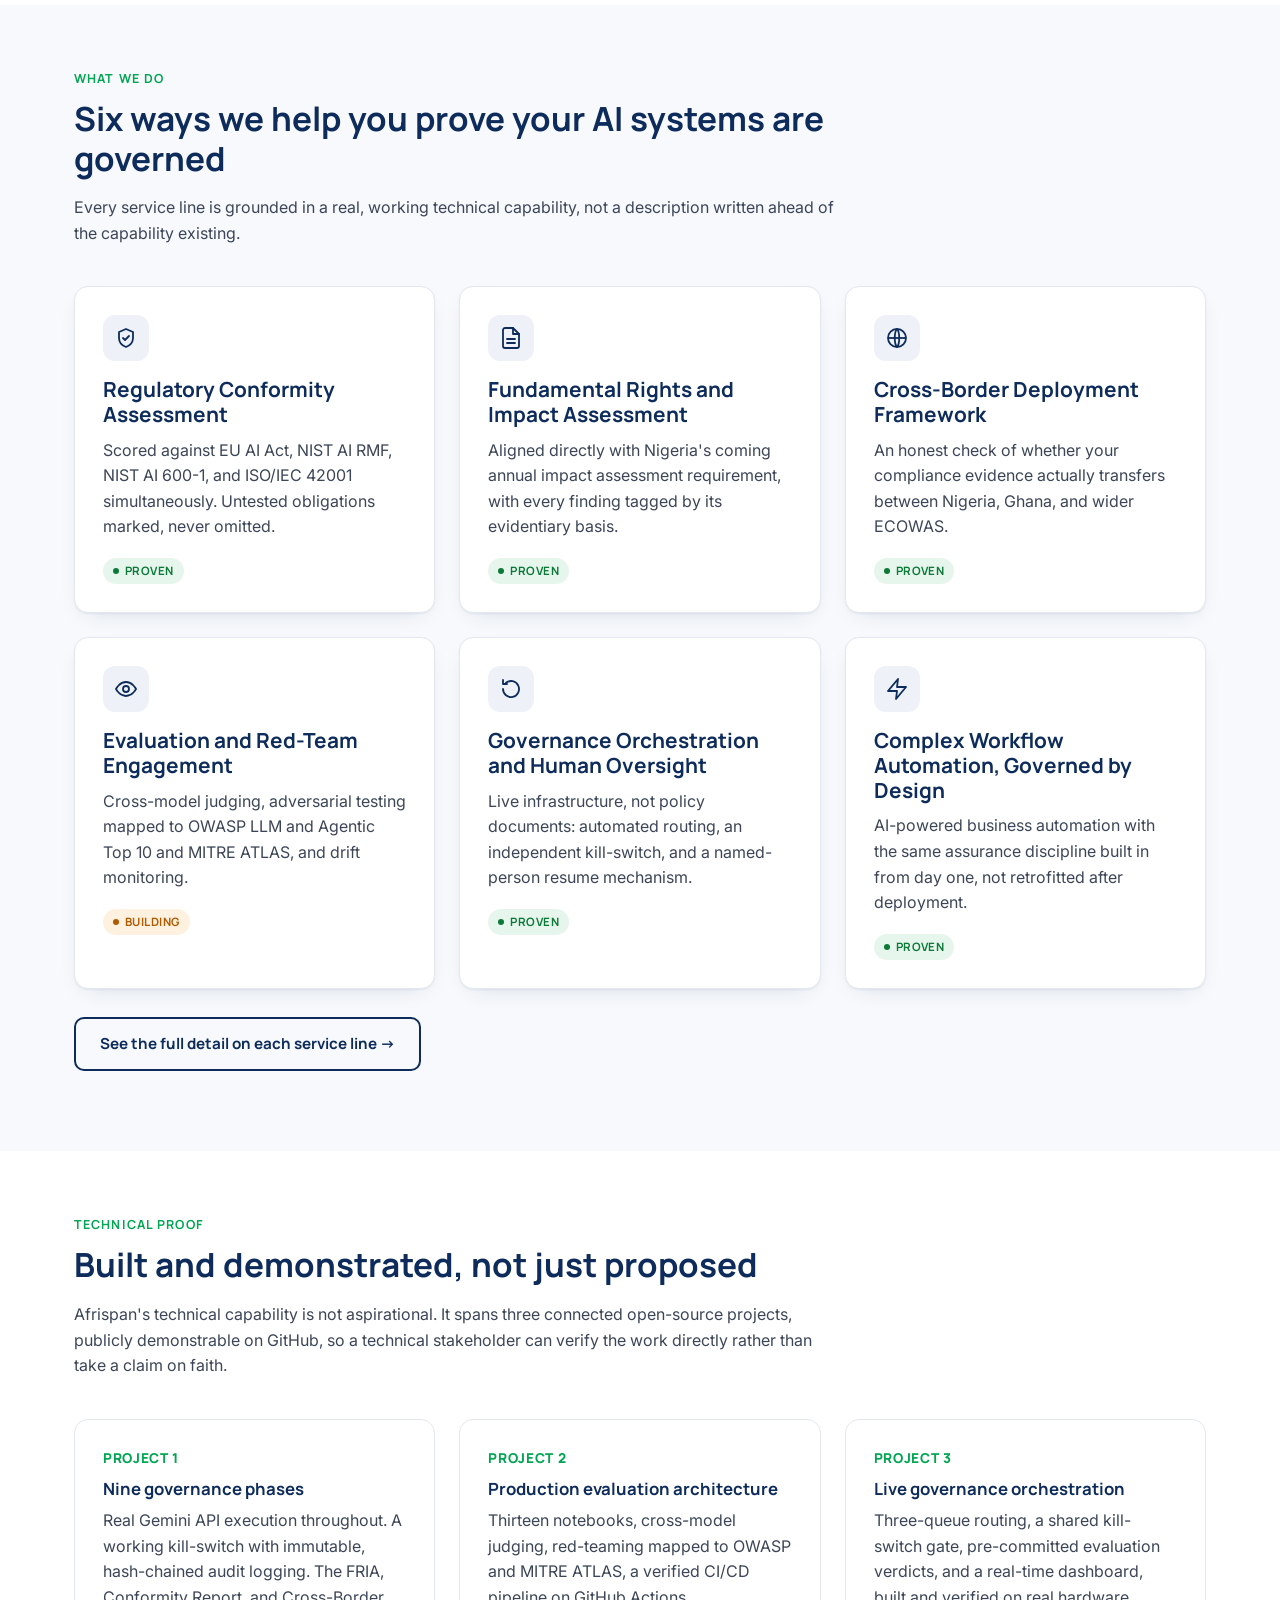
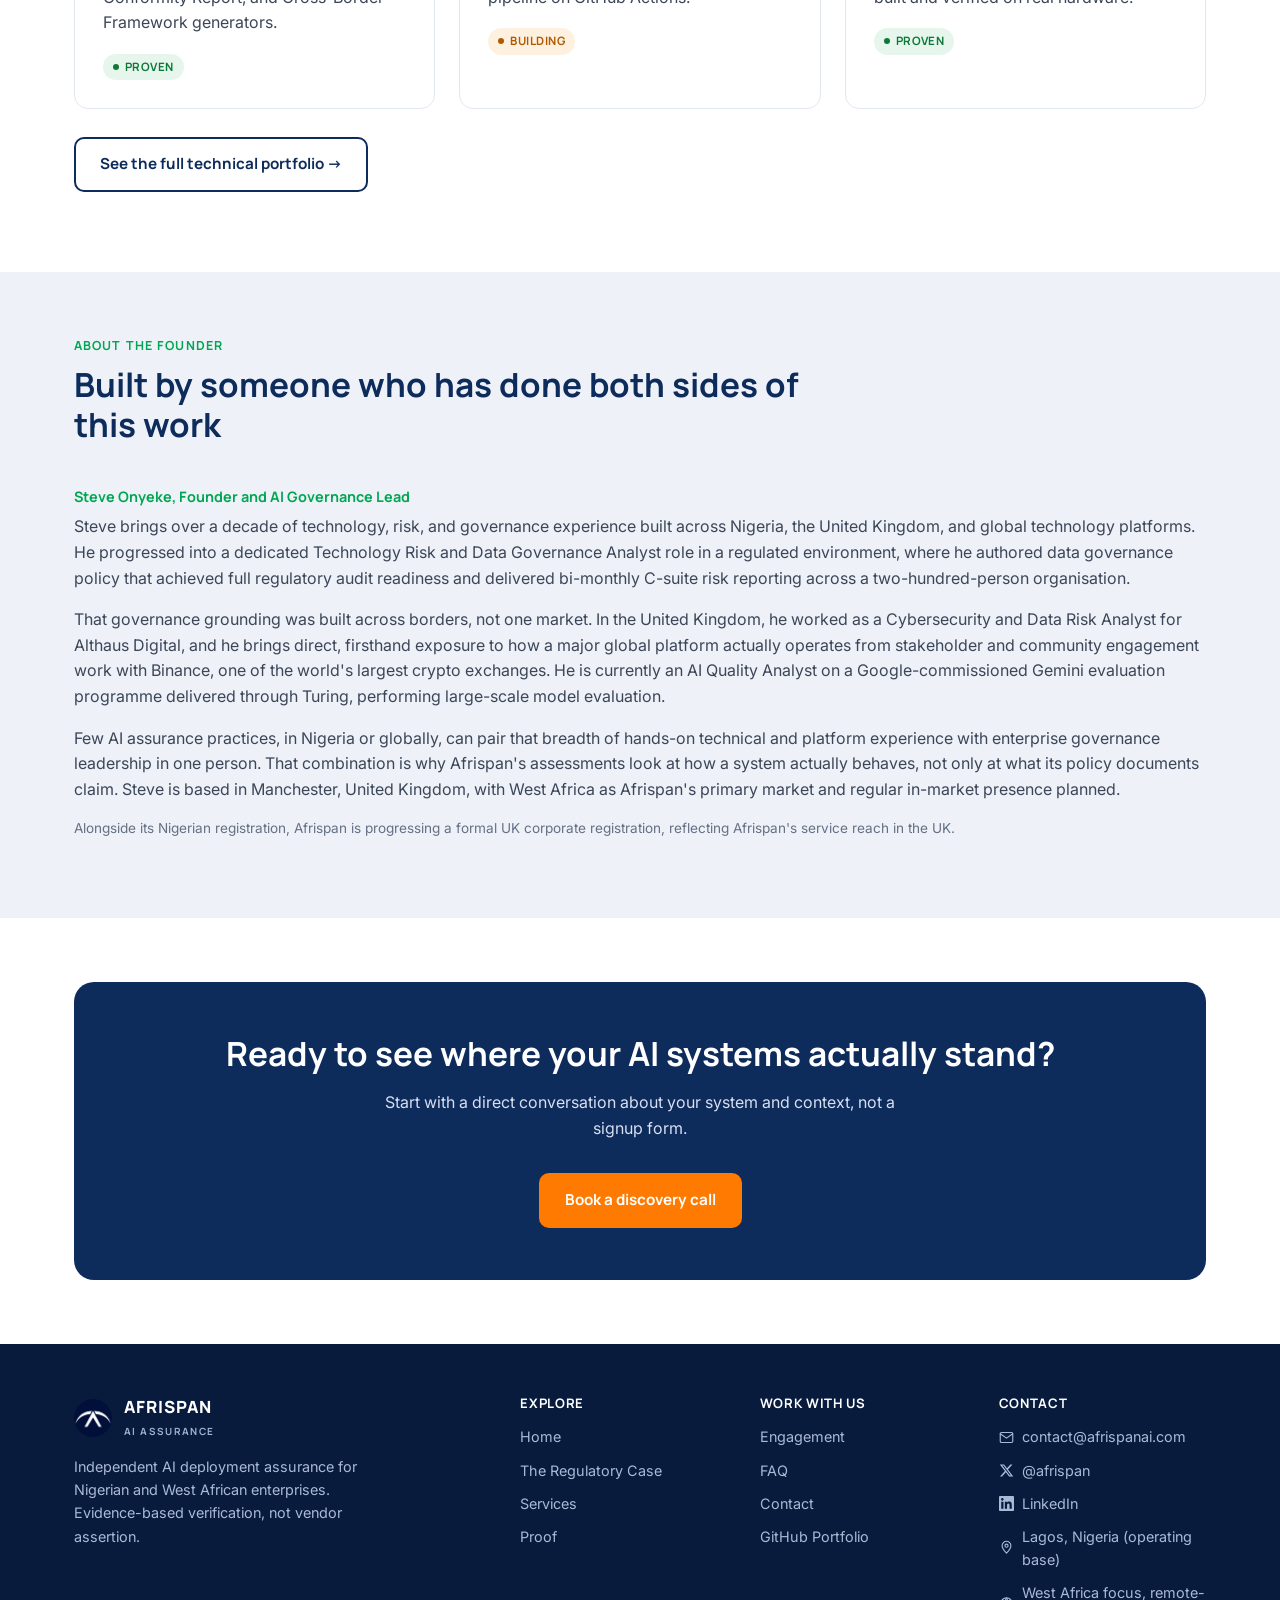
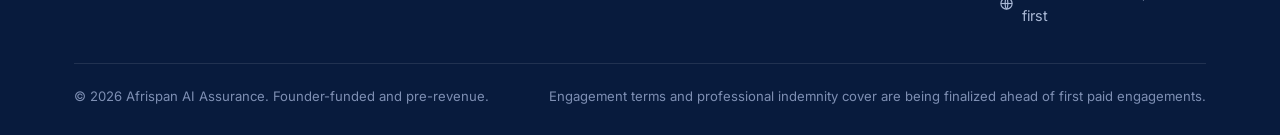
==== commit 17b72ad5: "Add FAQ section and AI Governance Gap Analysis service, renumber service lines New FAQ section on en" ====
--- a/index.html
+++ b/index.html
@@ -209,6 +209,7 @@
         <h4>Work With Us</h4>
         <ul>
           <li><a href="engagement.html">Engagement</a></li>
+          <li><a href="engagement.html#faq">FAQ</a></li>
           <li><a href="contact.html">Contact</a></li>
           <li><a href="https://github.com/Afrispan-AI/ai-governance-suite" target="_blank" rel="noopener">GitHub Portfolio</a></li>
         </ul>
@@ -218,7 +219,7 @@
         <ul>
           <li><a href="mailto:contact@afrispanai.com"><svg class="footer-icon" viewBox="0 0 24 24" fill="none" stroke="currentColor" stroke-width="1.8" stroke-linecap="round" stroke-linejoin="round"><rect x="2" y="4" width="20" height="16" rx="2"/><path d="m22 6-10 7L2 6"/></svg>contact@afrispanai.com</a></li>
           <li><a href="https://x.com/afrispan" target="_blank" rel="noopener"><svg class="footer-icon" viewBox="0 0 24 24" fill="currentColor"><path d="M18.244 2.25h3.308l-7.227 8.26 8.502 11.24H16.17l-5.214-6.817L4.99 21.75H1.68l7.73-8.835L1.254 2.25H8.08l4.713 6.231zm-1.161 17.52h1.833L7.084 4.126H5.117z"/></svg>@afrispan</a></li>
-          <li><a href="https://linkedin.com/company/afrispan-data-labs" target="_blank" rel="noopener"><svg class="footer-icon" viewBox="0 0 24 24" fill="currentColor"><path d="M20.447 20.452h-3.554v-5.569c0-1.328-.027-3.037-1.852-3.037-1.853 0-2.136 1.445-2.136 2.939v5.667H9.351V9h3.414v1.561h.046c.477-.9 1.637-1.85 3.37-1.85 3.601 0 4.267 2.37 4.267 5.455v6.286zM5.337 7.433c-1.144 0-2.063-.926-2.063-2.065 0-1.138.92-2.063 2.063-2.063 1.14 0 2.064.925 2.064 2.063 0 1.139-.925 2.065-2.064 2.065zm1.782 13.019H3.555V9h3.564v11.452zM22.225 0H1.771C.792 0 0 .774 0 1.729v20.542C0 23.227.792 24 1.771 24h20.451C23.2 24 24 23.227 24 22.271V1.729C24 .774 23.2 0 22.222 0h.003z"/></svg>LinkedIn</a></li>
+          <li><a href="https://linkedin.com/company/afrispan-ai" target="_blank" rel="noopener"><svg class="footer-icon" viewBox="0 0 24 24" fill="currentColor"><path d="M20.447 20.452h-3.554v-5.569c0-1.328-.027-3.037-1.852-3.037-1.853 0-2.136 1.445-2.136 2.939v5.667H9.351V9h3.414v1.561h.046c.477-.9 1.637-1.85 3.37-1.85 3.601 0 4.267 2.37 4.267 5.455v6.286zM5.337 7.433c-1.144 0-2.063-.926-2.063-2.065 0-1.138.92-2.063 2.063-2.063 1.14 0 2.064.925 2.064 2.063 0 1.139-.925 2.065-2.064 2.065zm1.782 13.019H3.555V9h3.564v11.452zM22.225 0H1.771C.792 0 0 .774 0 1.729v20.542C0 23.227.792 24 1.771 24h20.451C23.2 24 24 23.227 24 22.271V1.729C24 .774 23.2 0 22.222 0h.003z"/></svg>LinkedIn</a></li>
           <li><svg class="footer-icon" viewBox="0 0 24 24" fill="none" stroke="currentColor" stroke-width="1.8" stroke-linecap="round" stroke-linejoin="round"><path d="M12 21s7-7.5 7-12a7 7 0 1 0-14 0c0 4.5 7 12 7 12z"/><circle cx="12" cy="9" r="2.5"/></svg>Lagos, Nigeria (operating base)</li>
           <li><svg class="footer-icon" viewBox="0 0 24 24" fill="none" stroke="currentColor" stroke-width="1.8"><circle cx="12" cy="12" r="9"/><path d="M3 12h18"/><path d="M12 3c3 3.2 3 14.8 0 18"/><path d="M12 3c-3 3.2-3 14.8 0 18"/></svg>West Africa focus, remote-first</li>
         </ul>
